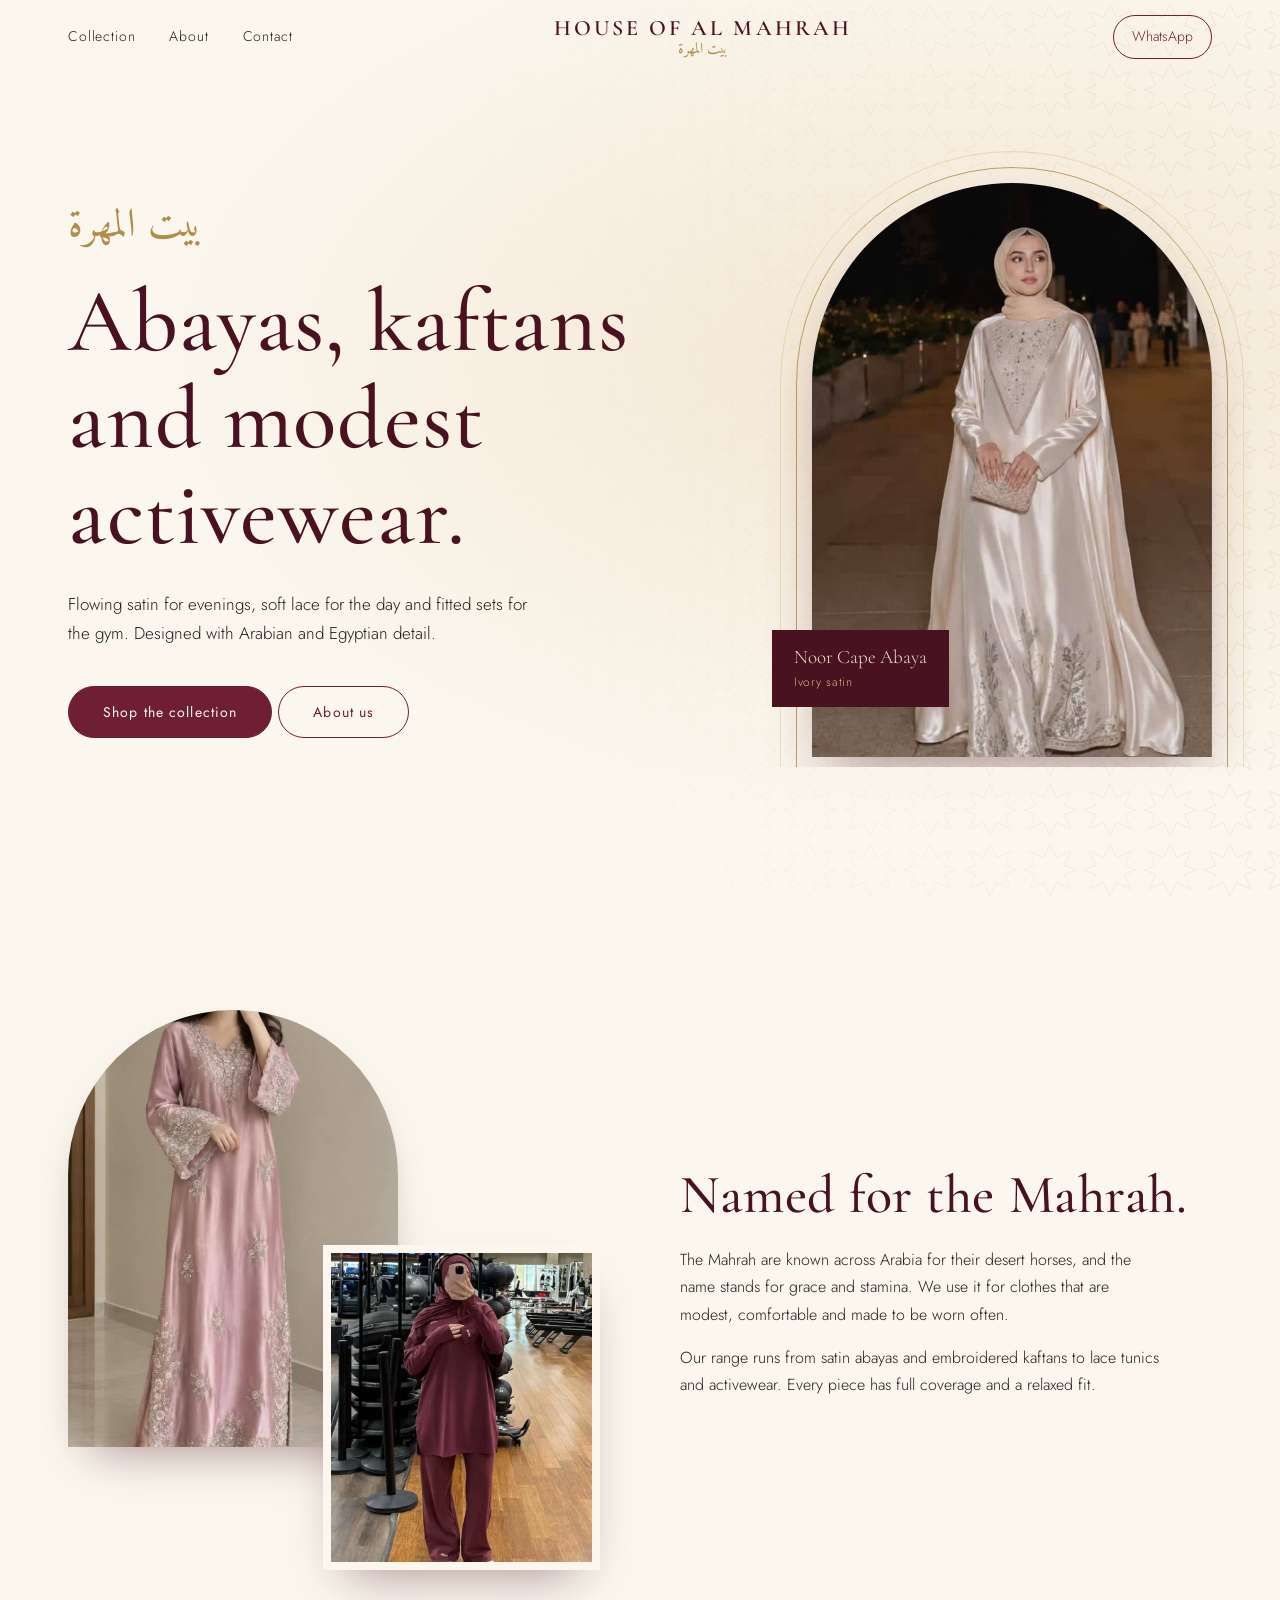
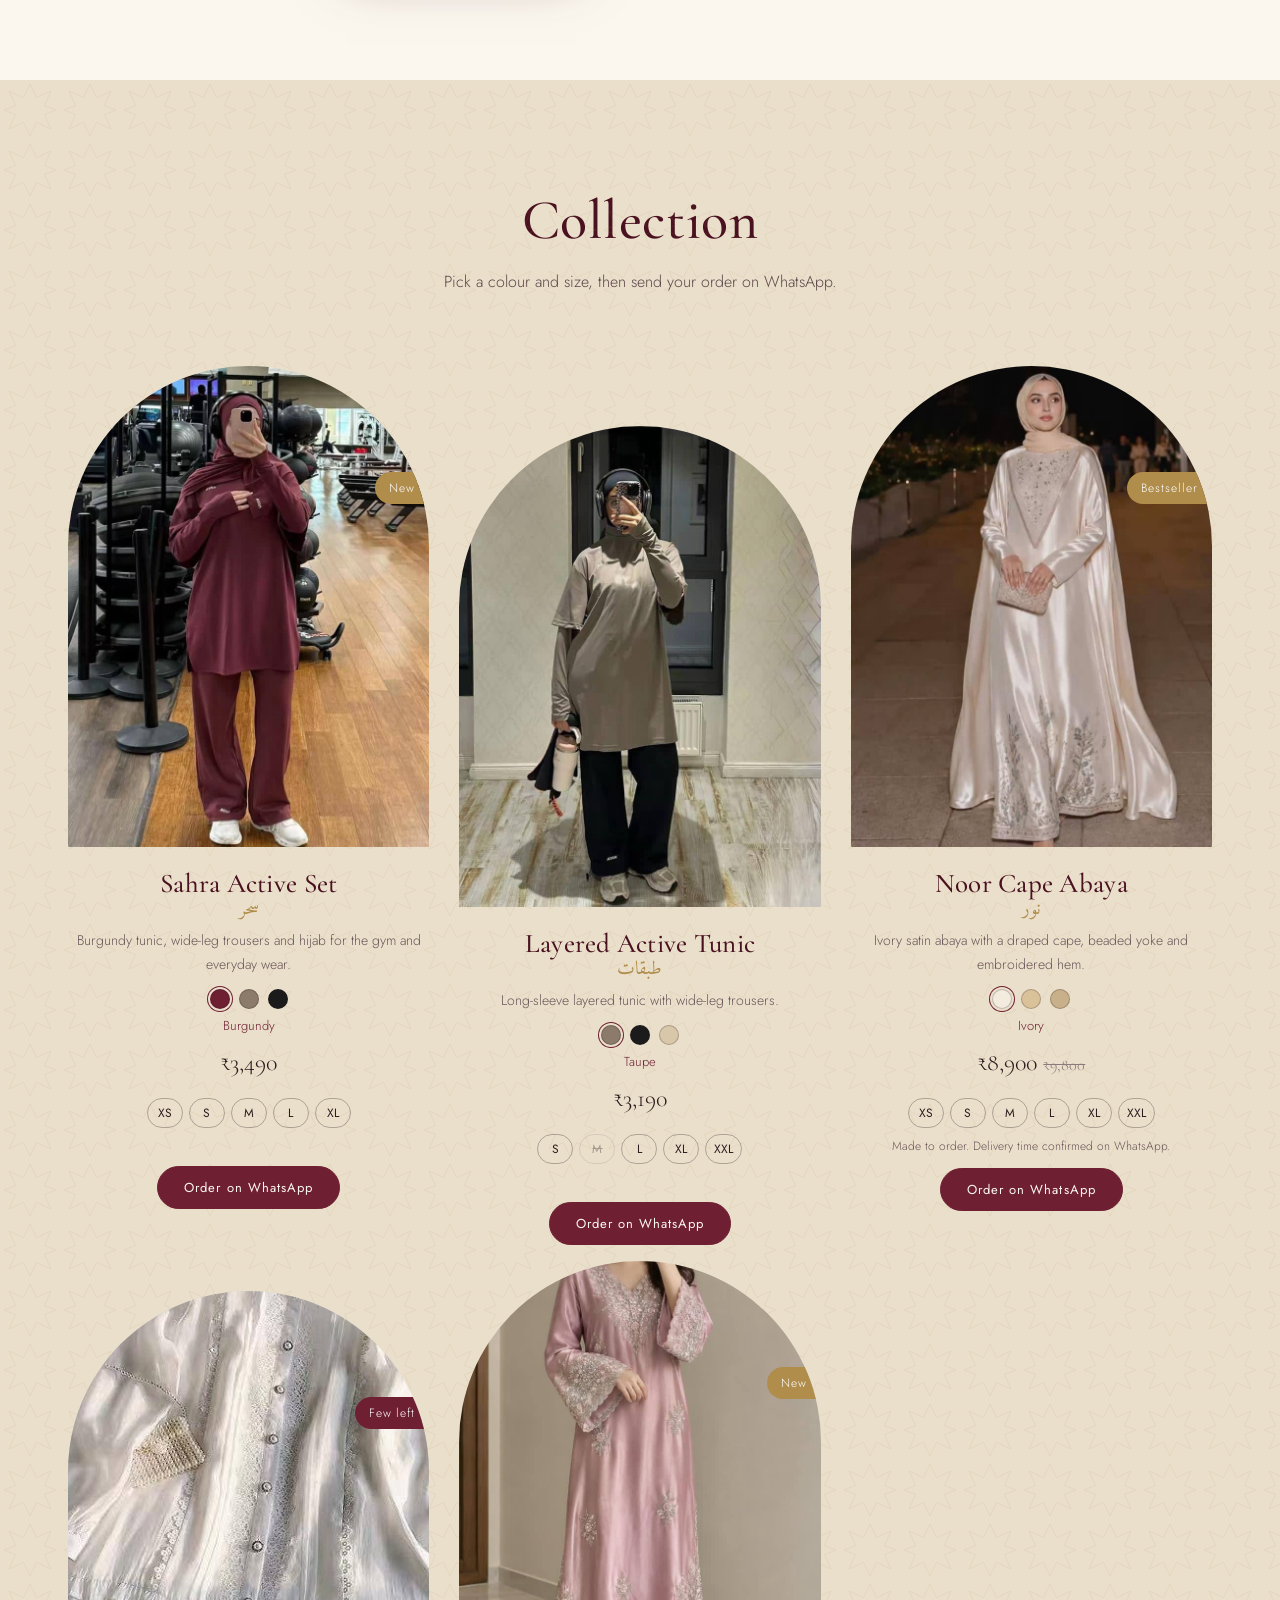
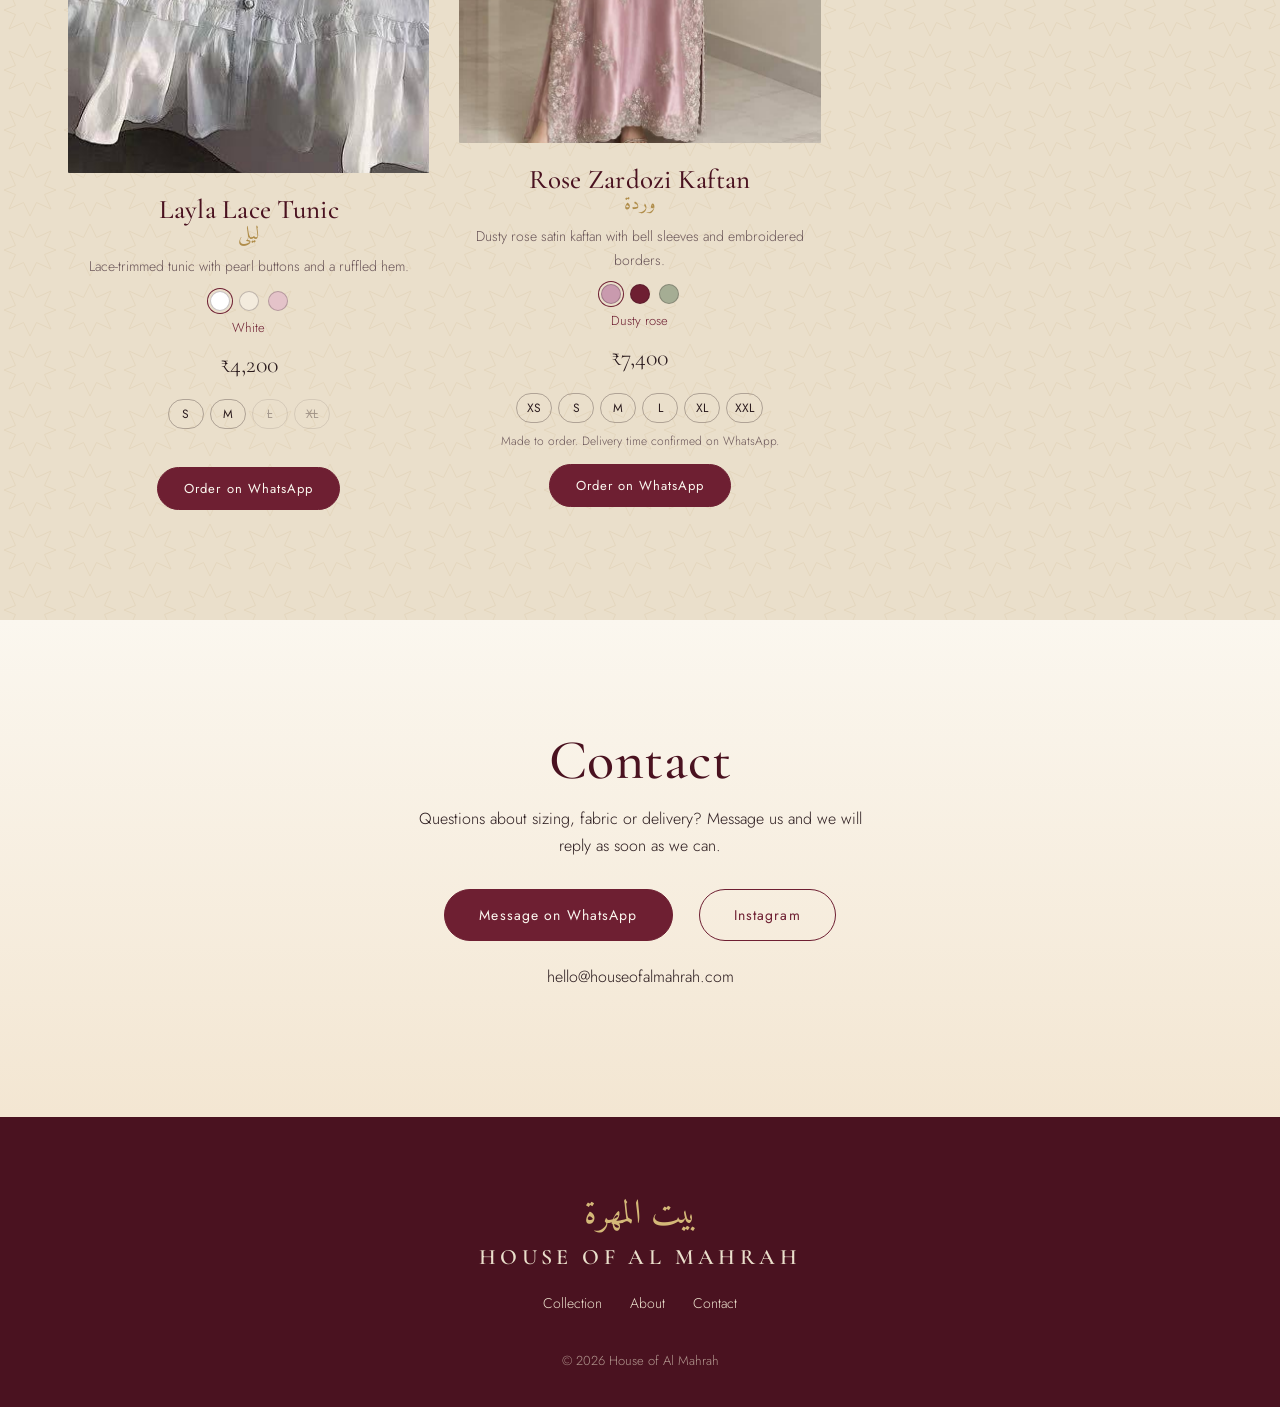
==== index.html @ 4cefae27 "Add files via upload" ====
<!DOCTYPE html>
<html lang="en">
<head>
<meta charset="utf-8">
<meta name="viewport" content="width=device-width, initial-scale=1, viewport-fit=cover">
<title>House of Al Mahrah | Abayas, kaftans and modest activewear</title>
<meta name="description" content="House of Al Mahrah makes abayas, kaftans, lace tunics and modest activewear. Order on WhatsApp.">
<link rel="icon" href="images/noor-cape-abaya.jpg">
<link rel="preconnect" href="https://fonts.googleapis.com">
<link rel="preconnect" href="https://fonts.gstatic.com" crossorigin>
<link href="https://fonts.googleapis.com/css2?family=Cormorant+Garamond:ital,wght@0,400;0,500;0,600;1,400&family=Jost:wght@300;400;500&family=Amiri:wght@400;700&display=swap" rel="stylesheet">
<link rel="stylesheet" href="css/style.css">
</head>
<body>
<header id="hd"><div class="wrap nav">
<ul><li><a href="#collection">Collection</a></li><li><a href="#about">About</a></li><li><a href="#contact">Contact</a></li></ul>
<a href="#top" class="logo"><b>HOUSE OF AL MAHRAH</b><span class="ar">بيت المهرة</span></a>
<a class="bag" data-wa target="_blank" rel="noopener">WhatsApp</a>
</div></header>

<main id="top">
<div class="hero"><div class="wrap">
<div>
<p class="arname in" style="animation-delay:.2s">بيت المهرة</p>
<h1 class="in" style="animation-delay:.35s">Abayas, kaftans and modest activewear.</h1>
<p class="lead in" style="animation-delay:.6s">Flowing satin for evenings, soft lace for the day and fitted sets for the gym. Designed with Arabian and Egyptian detail.</p>
<div class="in hero-btns" style="animation-delay:.8s"><a href="#collection" class="btn">Shop the collection</a><a href="#about" class="btn ghost">About us</a></div>
</div>
<div class="arch" id="arch"><div class="frame"><img src="images/noor-cape-abaya.jpg" alt="Noor Cape Abaya in ivory satin"></div>
<div class="tag">Noor Cape Abaya<small>Ivory satin</small></div></div>
</div></div>

<section class="story" id="about"><div class="wrap">
<div class="pair rv"><div class="a"><img src="images/rose-kaftan.jpg" alt="Rose Zardozi Kaftan" style="object-position:50% 25%"></div><div class="b"><img src="images/sahra-active-set.jpg" alt="Sahra Active Set in burgundy"></div></div>
<div class="rv" style="--d:.15s">
<h2>Named for the Mahrah.</h2>
<p>The Mahrah are known across Arabia for their desert horses, and the name stands for grace and stamina. We use it for clothes that are modest, comfortable and made to be worn often.</p>
<p>Our range runs from satin abayas and embroidered kaftans to lace tunics and activewear. Every piece has full coverage and a relaxed fit.</p>
</div></div></section>

<section class="shop" id="collection"><div class="wrap">
<div class="head rv"><h2>Collection</h2><p>Pick a colour and size, then send your order on WhatsApp.</p></div>
<div class="grid" id="grid"></div>
</div></section>

<section class="contact" id="contact"><div class="wrap rv">
<h2>Contact</h2>
<p style="max-width:460px;margin:0 auto">Questions about sizing, fabric or delivery? Message us and we will reply as soon as we can.</p>
<div class="links"><a class="btn" data-wa target="_blank" rel="noopener">Message on WhatsApp</a><a class="btn ghost" data-ig target="_blank" rel="noopener">Instagram</a></div>
<p style="margin-top:22px"><a data-mail></a></p>
</div></section>
</main>

<footer><div class="wrap">
<div class="ar">بيت المهرة</div><b>HOUSE OF AL MAHRAH</b>
<ul><li><a href="#collection">Collection</a></li><li><a href="#about">About</a></li><li><a href="#contact">Contact</a></li></ul>
<small>© 2026 House of Al Mahrah</small>
</div></footer>
<div class="toast" id="toast" role="status"></div>

<script src="data/products.js"></script>
<script src="js/main.js"></script>
</body>
</html>
---- css/style.css ----
:root{--wine:#4A1220;--burg:#6E1F32;--rose:#9A4A5C;--gold:#B08D4A;--gold2:#D4B878;--sand:#EADFCB;--ivory:#FBF7EF;--ink:#2A1A1D;--lapis:#1E4A57;
--serif:'Cormorant Garamond',Georgia,serif;--sans:'Jost',system-ui,sans-serif;--ar:'Amiri',serif;
--star:url("data:image/svg+xml,%3Csvg xmlns='http://www.w3.org/2000/svg' width='60' height='60' viewBox='0 0 60 60' fill='none' stroke='%23B08D4A' stroke-width='.8'%3E%3Cpath d='M30 4l6.5 13.5L51 11l-6.5 14.5L56 30l-11.500 4.500L51 49l-14.500-6.500L30 56l-6.500-13.500L9 49l6.500-14.500L4 30l11.500-4.500L9 11l14.500 6.500z'/%3E%3C/svg%3E");
color-scheme:light;box-sizing:border-box;padding-top:env(safe-area-inset-top,0px);padding-bottom:env(safe-area-inset-bottom,0px)}
html{scroll-behavior:smooth;scroll-padding-top:calc(80px + env(safe-area-inset-top,0px))}
*,*::before,*::after{box-sizing:inherit}
body{margin:0;background:var(--ivory);color:var(--ink);font-family:var(--sans);font-weight:300;line-height:1.7;-webkit-font-smoothing:antialiased;overflow-x:hidden}
img{display:block;max-width:100%}
a{color:inherit;text-decoration:none}
h1,h2,h3{font-family:var(--serif);font-weight:500;line-height:1.08;margin:0;letter-spacing:.01em}
:focus-visible{outline:2px solid var(--gold);outline-offset:3px}
.wrap{max-width:1200px;margin:0 auto;padding:0 28px}
.ar{font-family:var(--ar)}

/* nav */
header{position:fixed;top:0;left:0;right:0;z-index:50;padding-top:env(safe-area-inset-top,0px);transition:background .5s,box-shadow .5s}
header.solid{background:rgba(251,247,239,.94);backdrop-filter:blur(10px);box-shadow:0 1px 0 rgba(176,141,74,.35)}
.nav{display:flex;align-items:center;justify-content:space-between;height:74px}
.logo{display:flex;flex-direction:column;line-height:1;text-align:center}
.logo b{font-family:var(--serif);font-weight:600;font-size:22px;letter-spacing:.14em;color:var(--wine)}
.logo span{font-family:var(--ar);font-size:15px;color:var(--gold);margin-top:3px}
.nav ul{display:flex;gap:34px;list-style:none;margin:0;padding:0;font-size:14px;letter-spacing:.06em}
.nav ul a{position:relative;padding:4px 0}
.nav ul a::after{content:"";position:absolute;left:0;bottom:0;height:1px;width:100%;background:var(--gold);transform:scaleX(0);transform-origin:left;transition:transform .4s}
.nav ul a:hover::after{transform:scaleX(1)}
.bag{border:1px solid var(--burg);background:none;color:var(--burg);font:inherit;font-size:14px;padding:9px 18px;border-radius:40px;cursor:pointer;transition:.3s}
.bag:hover{background:var(--burg);color:var(--ivory)}
.bag i{font-style:normal;margin-left:6px;display:inline-block;min-width:20px;height:20px;line-height:20px;text-align:center;border-radius:50%;background:var(--gold);color:#fff;font-size:12px}

/* hero */
.hero{position:relative;min-height:100vh;min-height:100svh;display:grid;align-items:center;padding:110px 0 70px;background:radial-gradient(ellipse at 75% 40%,#F3E6D2 0,var(--ivory) 62%);overflow:hidden}
.hero::before{content:"";position:absolute;inset:0;background:var(--star);opacity:.18;-webkit-mask:linear-gradient(90deg,transparent 35%,#000);mask:linear-gradient(90deg,transparent 35%,#000)}
.hero .wrap{position:relative;display:grid;grid-template-columns:1.1fr .9fr;gap:60px;align-items:center}
.hero h1{font-size:clamp(46px,7vw,92px);color:var(--wine)}
.hero h1 em{font-style:italic;color:var(--burg)}
.hero .arname{font-family:var(--ar);font-size:clamp(26px,3.4vw,40px);color:var(--gold);margin:0 0 14px}
.hero p.lead{max-width:460px;font-size:17px;margin:26px 0 38px}
.btn{display:inline-block;font:400 14px var(--sans);letter-spacing:.08em;padding:15px 34px;border-radius:50px;background:var(--burg);color:var(--ivory);border:1px solid var(--burg);cursor:pointer;transition:.35s}
.btn:hover{background:var(--wine);transform:translateY(-2px)}
.btn.ghost{background:none;color:var(--burg);margin-left:12px}
.btn.ghost:hover{background:var(--burg);color:var(--ivory)}
.arch{position:relative;width:min(400px,100%);margin-left:auto;aspect-ratio:3/4.3}
.arch .frame{position:absolute;inset:0;border-radius:999px 999px 0 0;overflow:hidden;box-shadow:0 30px 60px -20px rgba(74,18,32,.45)}
.arch .frame img{width:100%;height:112%;object-fit:cover;object-position:50% 20%;will-change:transform}
.arch::before{content:"";position:absolute;inset:-16px;border:1px solid var(--gold);border-radius:999px 999px 0 0;opacity:.8}
.arch::after{content:"";position:absolute;inset:-32px;border:1px solid var(--gold2);border-radius:999px 999px 0 0;opacity:.4}
.tag{position:absolute;left:-40px;bottom:50px;background:var(--wine);color:var(--sand);padding:16px 22px;font-family:var(--serif);font-size:19px;line-height:1.2;z-index:2}
.tag small{display:block;font:300 12px var(--sans);letter-spacing:.06em;color:var(--gold2);margin-top:4px}
/* load sequence */
.in{opacity:0;transform:translateY(26px);animation:up 1.1s cubic-bezier(.2,.7,.2,1) forwards}
@keyframes up{to{opacity:1;transform:none}}
.arch{clip-path:inset(100% 0 0 0);animation:rise 1.6s .2s cubic-bezier(.7,0,.2,1) forwards}
@keyframes rise{to{clip-path:inset(-40px -60px -10px -60px)}}

/* marquee */

/* sections */
section{padding:110px 0}
.head{text-align:center;max-width:640px;margin:0 auto 70px}
.head h2{font-size:clamp(34px,4.6vw,56px);color:var(--wine)}
.head p{margin:18px 0 0;color:#5b4549}
.rv{opacity:0;transform:translateY(34px);transition:opacity 1s,transform 1s cubic-bezier(.2,.7,.2,1);transition-delay:var(--d,0s)}
.rv.on{opacity:1;transform:none}

/* story */
.story .wrap{display:grid;grid-template-columns:1fr 1fr;gap:80px;align-items:center}
.pair{position:relative;height:560px}
.pair .a,.pair .b{position:absolute;overflow:hidden;box-shadow:0 24px 50px -24px rgba(74,18,32,.5)}
.pair .a{left:0;top:0;width:62%;height:78%;border-radius:999px 999px 0 0}
.pair .b{right:0;bottom:0;width:52%;height:58%;border:8px solid var(--ivory)}
.pair img{width:100%;height:100%;object-fit:cover}
.story h2{font-size:clamp(34px,4.4vw,54px);color:var(--wine);margin-bottom:22px}
.story p{max-width:480px}
.vals{display:grid;grid-template-columns:repeat(3,1fr);gap:22px;margin-top:38px;border-top:1px solid rgba(176,141,74,.5);padding-top:28px}
.vals h3{font-size:22px;color:var(--burg);margin-bottom:4px}
.vals p{font-size:14px;line-height:1.55;margin:0}

/* products */
.shop{background:var(--sand);position:relative}
.shop::before{content:"";position:absolute;inset:0;background:var(--star);opacity:.14;pointer-events:none}
.grid{position:relative;display:grid;grid-template-columns:repeat(3,1fr);gap:46px 30px}
.card:nth-child(2){margin-top:60px}.card:nth-child(5){margin-top:-30px}
.ph{position:relative;aspect-ratio:3/4;overflow:hidden;border-radius:999px 999px 6px 6px;background:#ddd}
.ph img{width:100%;height:100%;object-fit:cover;transition:transform 1.2s cubic-bezier(.2,.7,.2,1)}
.card:hover .ph img{transform:scale(1.06)}
.ph.crop img{transform:scale(1.42);transform-origin:50% 92%}
.card:hover .ph.crop img{transform:scale(1.5)}
.badge{position:absolute;top:22%;right:0;background:var(--gold);color:#fff;font-size:12px;letter-spacing:.08em;padding:6px 14px;border-radius:30px 0 0 30px;z-index:2}
.info{padding:22px 6px 0;text-align:center}
.info h3{font-size:27px;color:var(--wine)}
.info .ar{color:var(--gold);font-size:19px;line-height:1.2}
.info .meta{font-size:14px;color:#6a5558;margin:8px 0 12px}
.sw{display:flex;justify-content:center;gap:9px;margin-bottom:6px}
.sw button{width:20px;height:20px;border-radius:50%;border:1px solid rgba(42,26,29,.25);cursor:pointer;padding:0;background:var(--c);transition:transform .25s,box-shadow .25s}
.sw button:hover{transform:scale(1.15)}
.sw button[aria-pressed=true]{box-shadow:0 0 0 2px var(--sand),0 0 0 3px var(--burg)}
.cn{font-size:13px;color:var(--burg);min-height:22px;margin-bottom:6px}
.price{font-family:var(--serif);font-size:24px;color:var(--ink);margin-bottom:14px}
.price s{font-size:16px;color:#8d7a7c;margin-left:6px}
.sizes{font-size:12px;letter-spacing:.08em;color:#6a5558;margin-bottom:16px}
.card .btn{padding:11px 26px;font-size:13px}

/* feature */
.feat{background:var(--wine);color:var(--sand);position:relative;overflow:hidden}
.feat::before{content:"";position:absolute;inset:0;background:var(--star);opacity:.1}
.feat .wrap{position:relative;display:grid;grid-template-columns:.9fr 1.1fr;gap:80px;align-items:center}
.feat .ph{border-radius:999px 999px 0 0;aspect-ratio:3/4.2;box-shadow:0 0 0 10px var(--wine),0 0 0 11px var(--gold)}
.feat h2{font-size:clamp(34px,4.6vw,58px);color:var(--ivory);margin-bottom:20px}
.feat p{max-width:500px;color:#dccdb8}
.spec{list-style:none;margin:34px 0;padding:0;display:grid;grid-template-columns:1fr 1fr;gap:0 40px}
.spec li{padding:14px 0;border-bottom:1px solid rgba(212,184,120,.35);font-size:15px}
.spec b{display:block;font:500 italic 19px var(--serif);color:var(--gold2)}
.feat .btn{background:var(--gold);border-color:var(--gold);color:var(--wine)}
.feat .btn:hover{background:var(--gold2)}

/* craft */

/* contact */
.contact{background:linear-gradient(180deg,var(--ivory),#F3E6D2);text-align:center}
.contact h2{font-size:clamp(34px,4.6vw,56px);color:var(--wine);margin-bottom:14px}
form{display:flex;gap:10px;max-width:520px;margin:34px auto 0;flex-wrap:wrap;justify-content:center}
input{flex:1 1 260px;font:300 15px var(--sans);padding:15px 24px;border:1px solid var(--gold);border-radius:50px;background:#fff;color:var(--ink)}
footer{background:var(--wine);color:var(--sand);padding:70px 0 34px;text-align:center}
footer .ar{font-size:34px;color:var(--gold2)}
footer b{display:block;font:600 22px var(--serif);letter-spacing:.2em;margin-bottom:22px}
footer ul{display:flex;justify-content:center;gap:28px;list-style:none;padding:0;margin:0 0 30px;font-size:14px;flex-wrap:wrap}
footer small{opacity:.65;font-size:13px}
.toast{position:fixed;left:50%;bottom:calc(28px + env(safe-area-inset-bottom,0px));transform:translate(-50%,30px);background:var(--wine);color:var(--ivory);padding:14px 26px;border-radius:50px;border:1px solid var(--gold);font-size:14px;opacity:0;pointer-events:none;transition:.5s cubic-bezier(.2,.7,.2,1);z-index:60}
.toast.show{opacity:1;transform:translate(-50%,0)}

@media(max-width:900px){
.nav ul{display:none}
.hero .wrap,.story .wrap,.feat .wrap{grid-template-columns:1fr;gap:56px}
.arch{margin:0 auto}.tag{left:-10px}
.grid{grid-template-columns:repeat(2,1fr)}.card:nth-child(n){margin-top:0}
.pair{height:460px}section{padding:80px 0}}
@media(max-width:560px){.grid{grid-template-columns:1fr}.vals{grid-template-columns:1fr}.btn.ghost{margin:12px 0 0}.spec{grid-template-columns:1fr}}
@media(prefers-reduced-motion:reduce){*{animation:none!important;transition:none!important}.in,.rv{opacity:1;transform:none}.arch{clip-path:none}}

/* stock + sizes */
.sizes{display:flex;justify-content:center;flex-wrap:wrap;gap:6px;margin:6px 0 16px;font-size:0;letter-spacing:0}
.sizes button{font:400 12px var(--sans);min-width:36px;height:30px;padding:0 8px;border:1px solid rgba(42,26,29,.3);background:none;border-radius:30px;cursor:pointer;color:var(--ink);transition:.25s}
.sizes button:hover:not(:disabled){border-color:var(--burg)}
.sizes button[aria-pressed=true]{background:var(--burg);color:var(--ivory);border-color:var(--burg)}
.sizes button:disabled{opacity:.35;text-decoration:line-through;cursor:not-allowed}
.badge.low{background:var(--burg)}.badge.sold{background:#6a5558}
.card.soldout .ph img{filter:grayscale(.85) opacity(.75)}
.btn:disabled{background:#b9aaa0;border-color:#b9aaa0;cursor:not-allowed;transform:none}
.note{font-size:12px;color:#6a5558;min-height:18px;margin:-8px 0 12px}
.contact .links{display:flex;gap:14px;justify-content:center;flex-wrap:wrap;margin-top:30px}
.hero-btns .btn{margin:0 6px 10px 0}
.arch img{display:block}
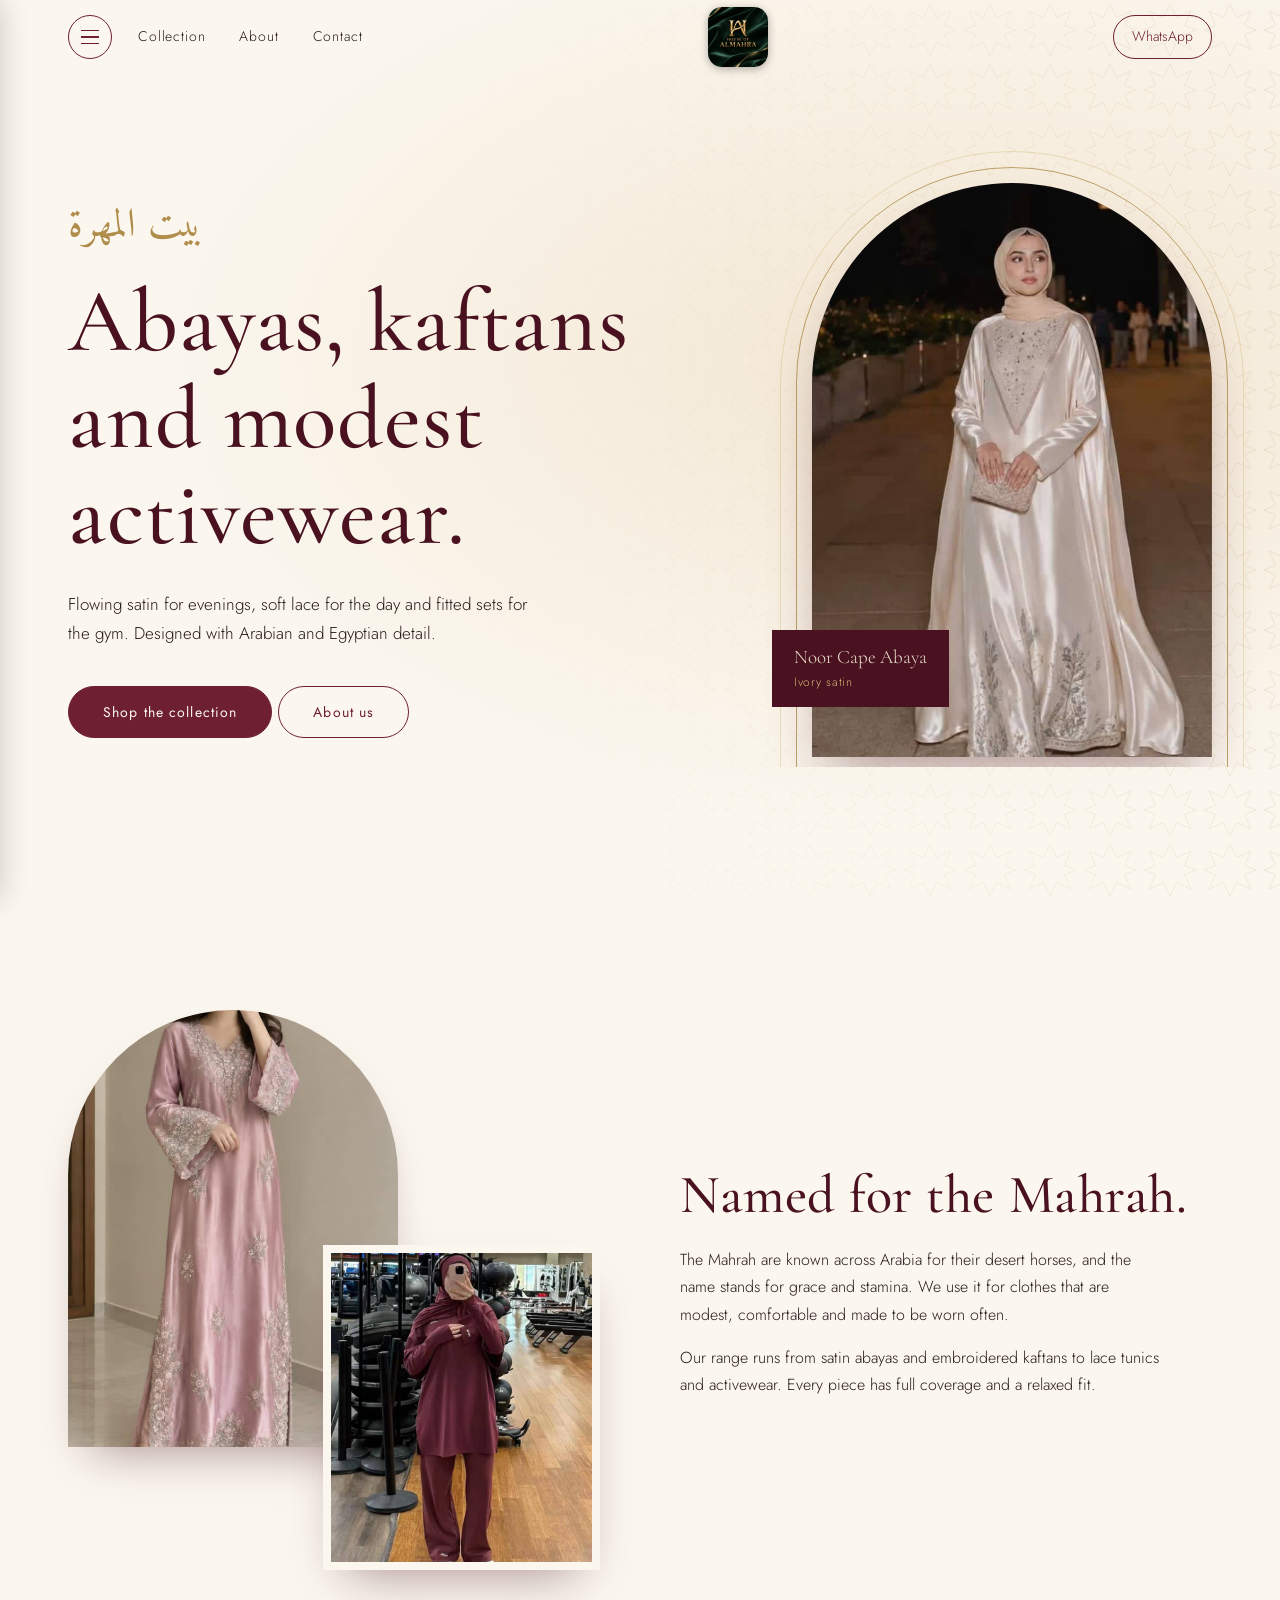
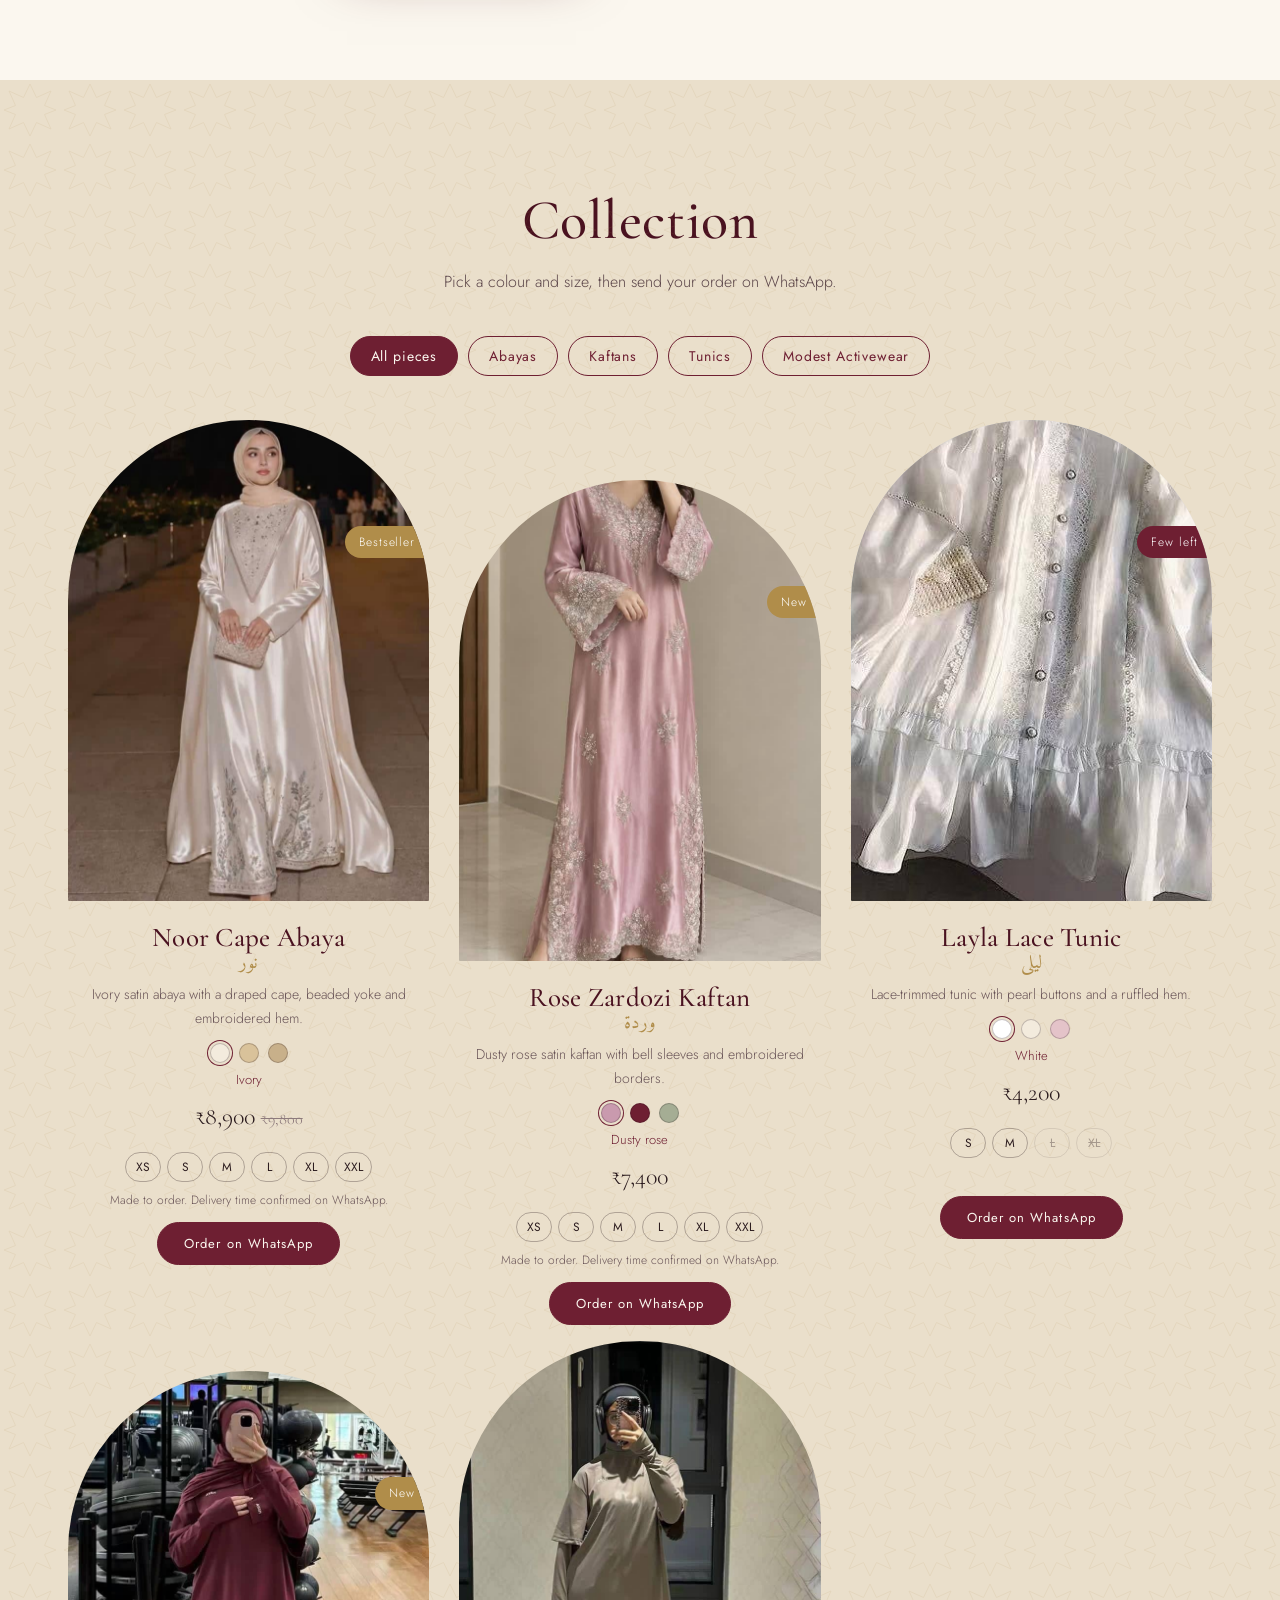
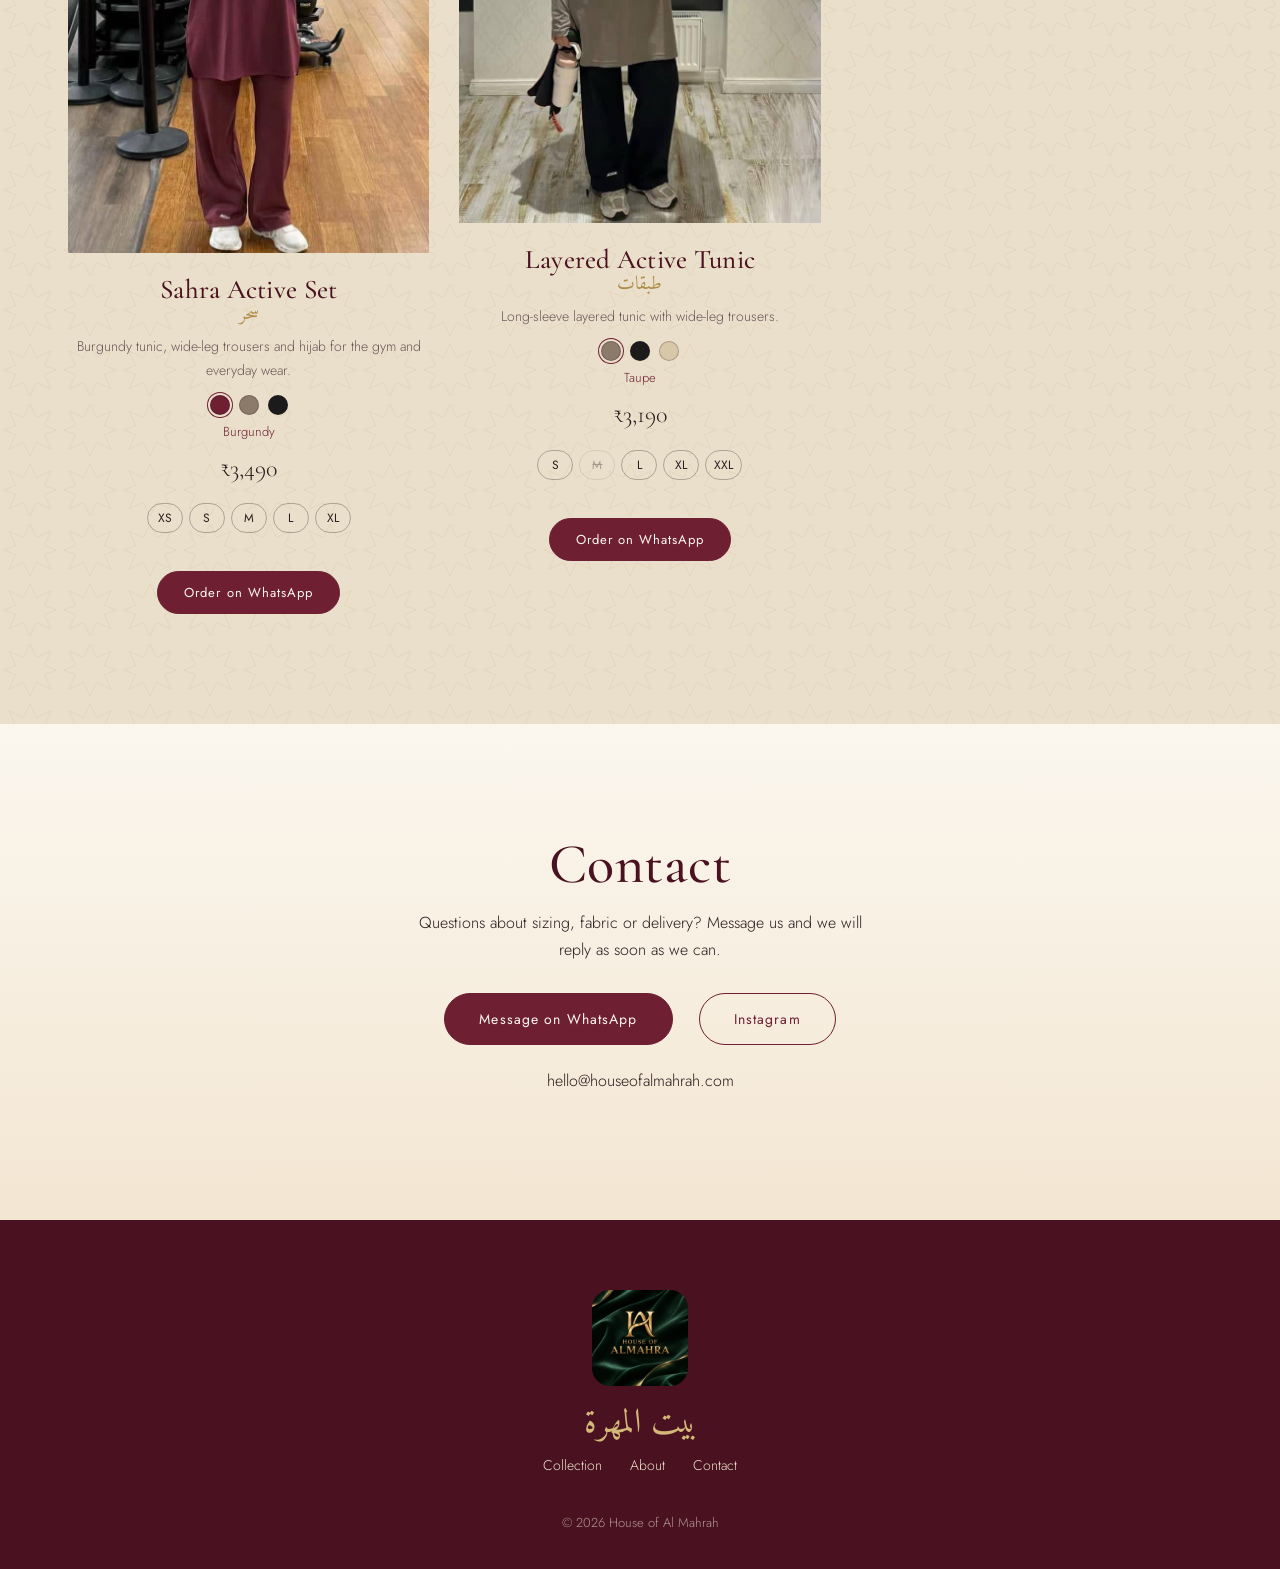
==== commit 0f4dbce2: "Add files via upload" ====
--- a/index.html
+++ b/index.html
@@ -5,7 +5,8 @@
 <meta name="viewport" content="width=device-width, initial-scale=1, viewport-fit=cover">
 <title>House of Al Mahrah | Abayas, kaftans and modest activewear</title>
 <meta name="description" content="House of Al Mahrah makes abayas, kaftans, lace tunics and modest activewear. Order on WhatsApp.">
-<link rel="icon" href="images/noor-cape-abaya.jpg">
+<link rel="icon" type="image/png" href="images/favicon.png">
+<link rel="apple-touch-icon" href="images/logo.jpg">
 <link rel="preconnect" href="https://fonts.googleapis.com">
 <link rel="preconnect" href="https://fonts.gstatic.com" crossorigin>
 <link href="https://fonts.googleapis.com/css2?family=Cormorant+Garamond:ital,wght@0,400;0,500;0,600;1,400&family=Jost:wght@300;400;500&family=Amiri:wght@400;700&display=swap" rel="stylesheet">
@@ -13,10 +14,19 @@
 </head>
 <body>
 <header id="hd"><div class="wrap nav">
-<ul><li><a href="#collection">Collection</a></li><li><a href="#about">About</a></li><li><a href="#contact">Contact</a></li></ul>
-<a href="#top" class="logo"><b>HOUSE OF AL MAHRAH</b><span class="ar">بيت المهرة</span></a>
+<div class="navl"><button type="button" class="burger" id="burger" aria-label="Open menu" aria-expanded="false" aria-controls="drawer"><span></span><span></span><span></span></button>
+<ul><li><a href="#collection">Collection</a></li><li><a href="#about">About</a></li><li><a href="#contact">Contact</a></li></ul></div>
+<a href="#top" class="logo" aria-label="House of Almahra"><img src="images/logo.jpg" alt="House of Almahra" width="60" height="60"></a>
 <a class="bag" data-wa target="_blank" rel="noopener">WhatsApp</a>
 </div></header>
+<div class="scrim" id="scrim"></div>
+<aside class="drawer" id="drawer" aria-hidden="true" aria-label="Menu">
+<div class="dh"><span class="ar">بيت المهرة</span><button type="button" class="x" id="closeMenu" aria-label="Close menu">&times;</button></div>
+<p class="dl">Shop by category</p>
+<ul id="catMenu"></ul>
+<p class="dl">House</p>
+<ul class="dm"><li><a href="#about">About</a></li><li><a href="#contact">Contact</a></li></ul>
+</aside>
 
 <main id="top">
 <div class="hero"><div class="wrap">
@@ -40,7 +50,9 @@
 
 <section class="shop" id="collection"><div class="wrap">
 <div class="head rv"><h2>Collection</h2><p>Pick a colour and size, then send your order on WhatsApp.</p></div>
+<div class="chips" id="chips"></div>
 <div class="grid" id="grid"></div>
+<p class="empty" id="empty" hidden>No pieces in this category yet.</p>
 </div></section>
 
 <section class="contact" id="contact"><div class="wrap rv">
@@ -52,7 +64,7 @@
 </main>
 
 <footer><div class="wrap">
-<div class="ar">بيت المهرة</div><b>HOUSE OF AL MAHRAH</b>
+<img class="flogo" src="images/logo.jpg" alt="House of Almahra" width="96" height="96"><div class="ar">بيت المهرة</div>
 <ul><li><a href="#collection">Collection</a></li><li><a href="#about">About</a></li><li><a href="#contact">Contact</a></li></ul>
 <small>© 2026 House of Al Mahrah</small>
 </div></footer>
--- a/css/style.css
+++ b/css/style.css
@@ -151,3 +151,33 @@
 .contact .links{display:flex;gap:14px;justify-content:center;flex-wrap:wrap;margin-top:30px}
 .hero-btns .btn{margin:0 6px 10px 0}
 .arch img{display:block}
+
+/* logo image */
+.logo img{height:60px;width:60px;border-radius:14px;object-fit:cover;box-shadow:0 2px 8px rgba(0,0,0,.3)}
+.flogo{height:96px;width:96px;border-radius:18px;object-fit:cover;margin:0 auto 10px}
+@media(max-width:600px){.logo img{height:50px;width:50px}}
+
+/* hamburger + category drawer */
+.navl{display:flex;align-items:center;gap:26px}
+.burger{width:44px;height:44px;border:1px solid var(--burg);border-radius:50%;background:none;cursor:pointer;display:flex;flex-direction:column;align-items:center;justify-content:center;gap:5px;padding:0;transition:.3s}
+.burger span{display:block;width:18px;height:1.5px;background:var(--burg);transition:.3s}
+.burger:hover{background:var(--burg)}.burger:hover span{background:var(--ivory)}
+.scrim{position:fixed;inset:0;background:rgba(42,26,29,.55);opacity:0;pointer-events:none;transition:opacity .35s;z-index:60}
+.scrim.show{opacity:1;pointer-events:auto}
+.drawer{position:fixed;top:0;left:0;bottom:0;width:min(86vw,340px);background:var(--ivory);z-index:70;transform:translateX(-102%);transition:transform .4s cubic-bezier(.2,.7,.2,1);padding:calc(22px + env(safe-area-inset-top,0px)) 28px calc(28px + env(safe-area-inset-bottom,0px));overflow-y:auto;box-shadow:6px 0 30px rgba(0,0,0,.2)}
+.drawer.open{transform:none}
+.dh{display:flex;align-items:center;justify-content:space-between;margin-bottom:26px}
+.dh .ar{font-size:30px;color:var(--gold)}
+.x{width:40px;height:40px;border:1px solid var(--gold);border-radius:50%;background:none;color:var(--wine);font-size:24px;line-height:1;cursor:pointer}
+.dl{font-size:12px;letter-spacing:.22em;text-transform:uppercase;color:var(--gold);margin:22px 0 8px}
+.drawer ul{list-style:none;margin:0;padding:0}
+.drawer li a,.drawer li button{display:flex;align-items:baseline;justify-content:space-between;width:100%;background:none;border:0;border-bottom:1px solid rgba(176,141,74,.3);padding:14px 2px;font:500 22px var(--serif);color:var(--wine);cursor:pointer;text-align:left}
+.drawer li button[aria-current="true"]{color:var(--gold)}
+.drawer li small{font:300 13px var(--sans);color:#7a6468;display:flex;gap:10px;align-items:baseline}
+.drawer li small .ar{font-size:16px;color:var(--gold)}
+.chips{position:relative;display:flex;flex-wrap:wrap;gap:10px;justify-content:center;margin:-30px 0 44px}
+.chips button{font:400 14px var(--sans);letter-spacing:.06em;padding:9px 20px;border-radius:40px;border:1px solid var(--burg);background:none;color:var(--burg);cursor:pointer;transition:.3s}
+.chips button[aria-pressed="true"],.chips button:hover{background:var(--burg);color:var(--ivory)}
+.empty{position:relative;text-align:center;color:#5b4549}
+body.lock{overflow:hidden}
+@media(max-width:900px){.navl{gap:0}.chips{flex-wrap:nowrap;overflow-x:auto;justify-content:flex-start;margin:-30px -28px 36px;padding:0 28px 6px;scrollbar-width:none}.chips button{flex:none}}
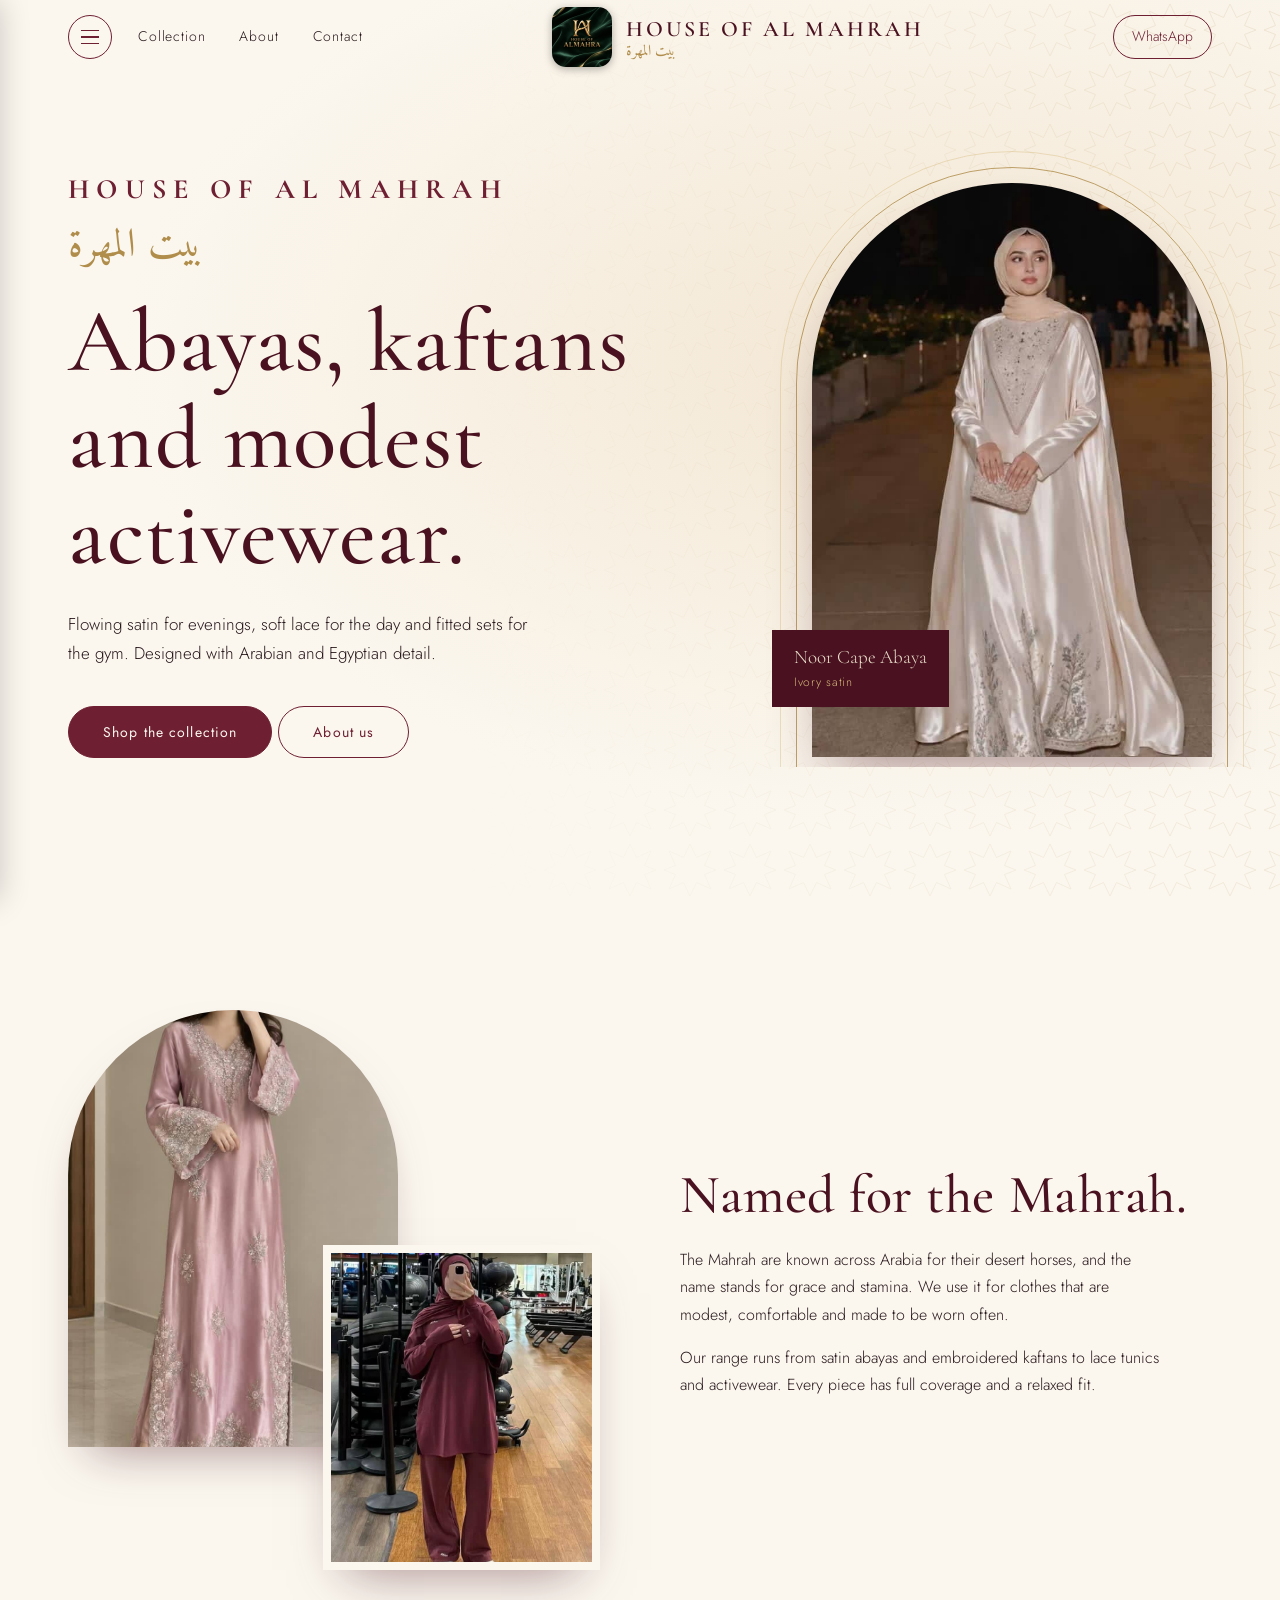
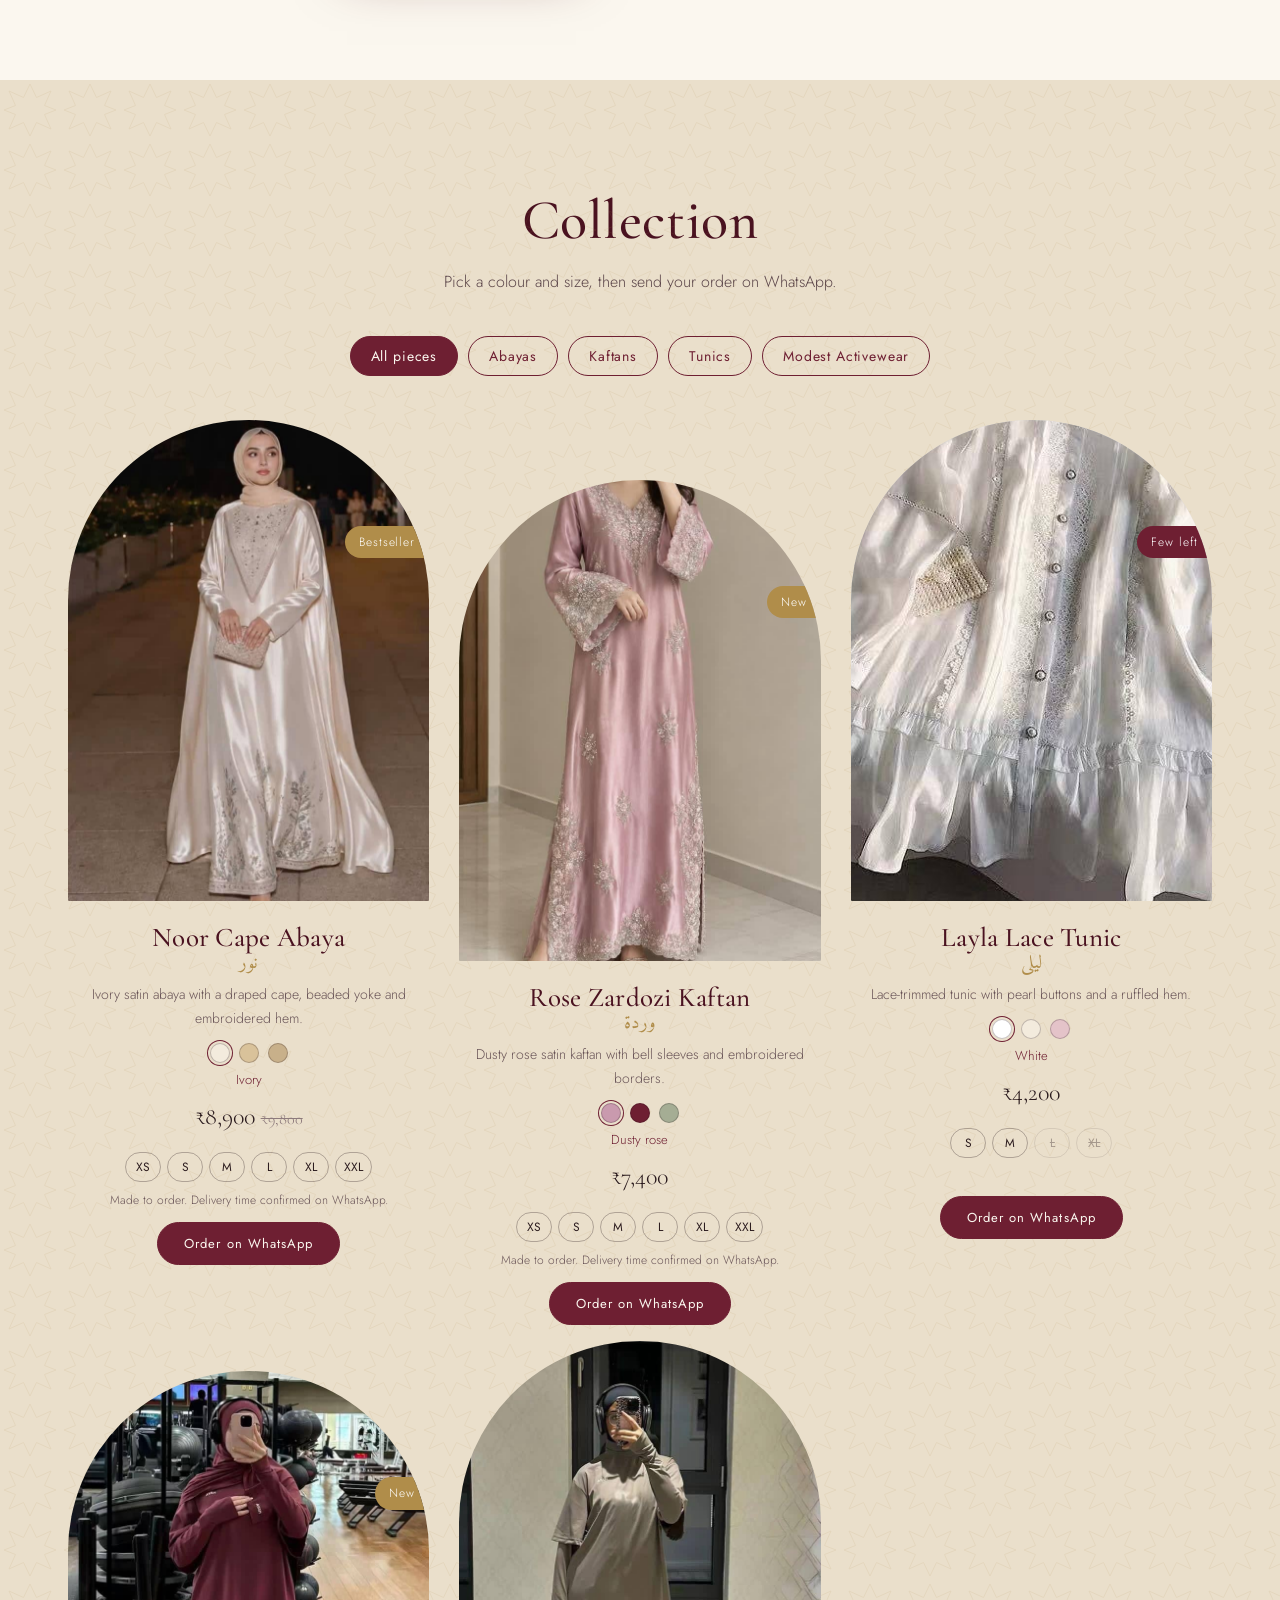
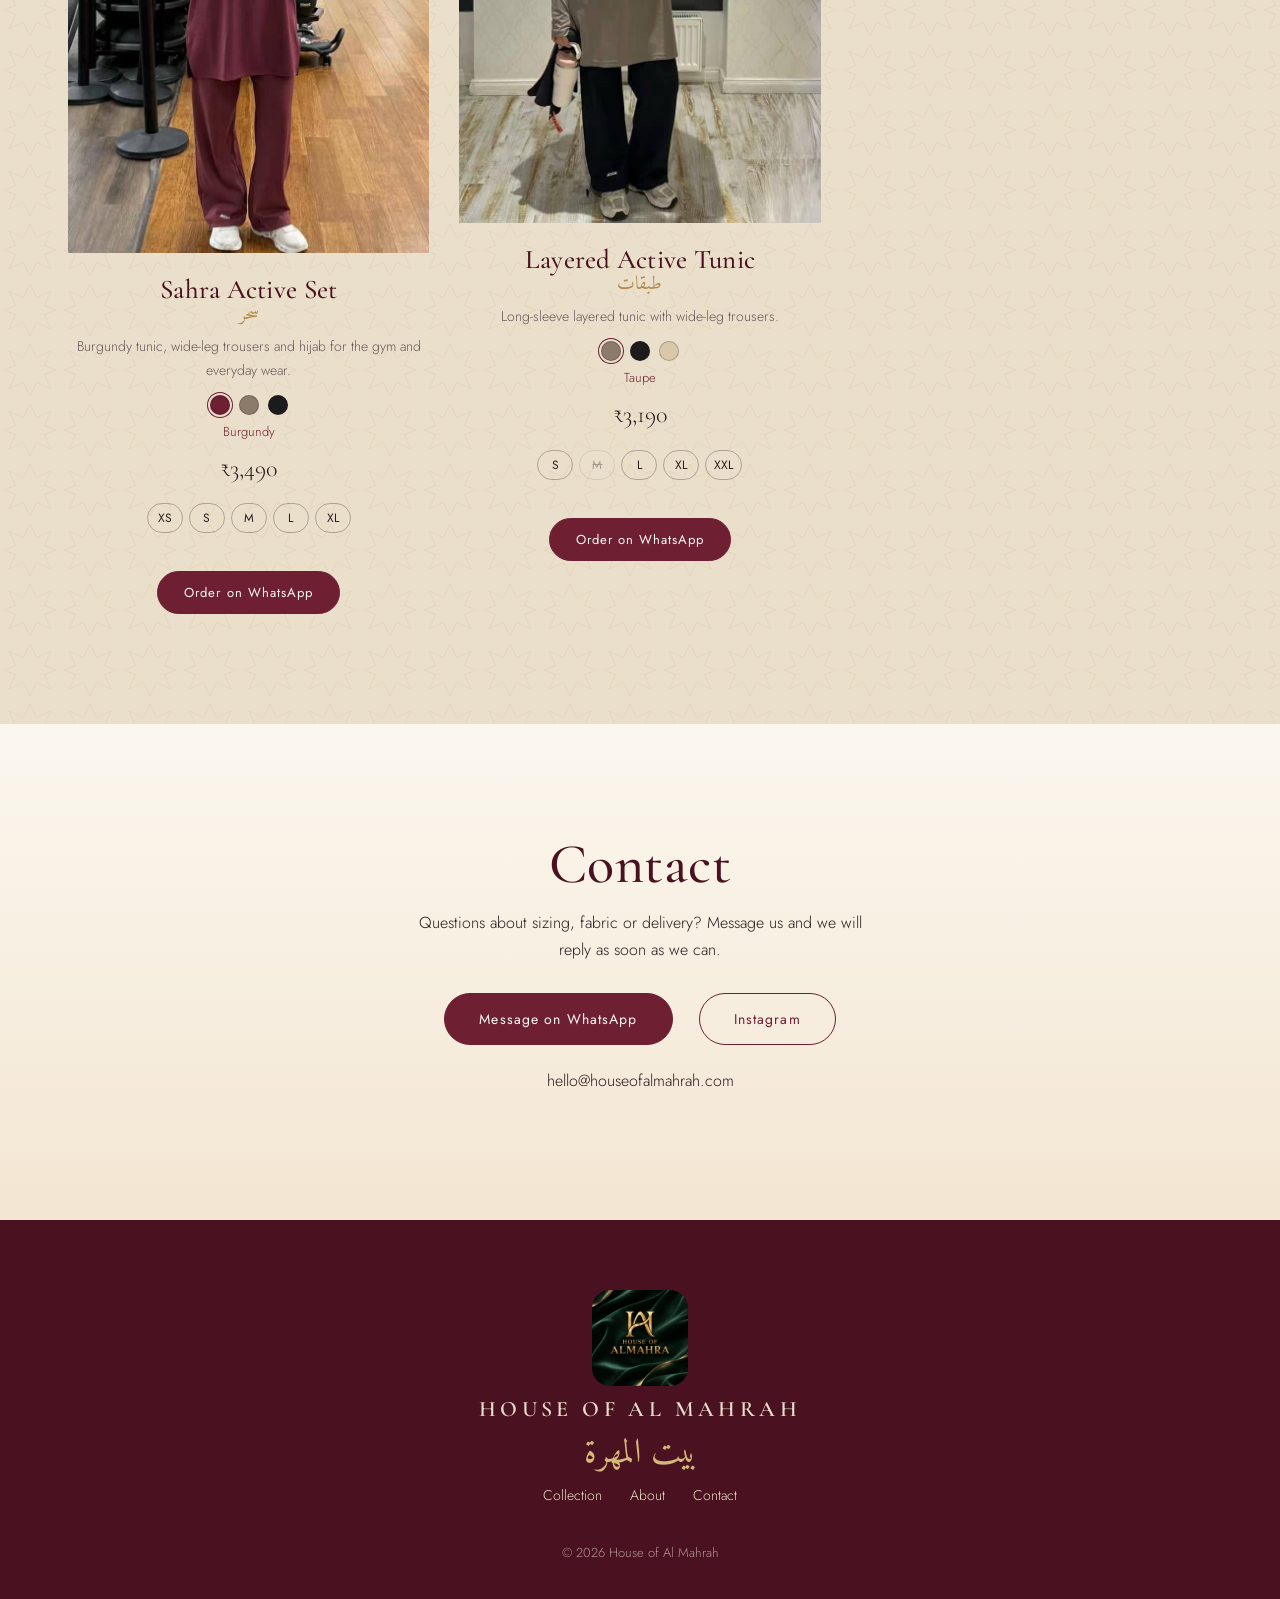
==== commit 5a7a50b9: "Add files via upload" ====
--- a/index.html
+++ b/index.html
@@ -16,7 +16,7 @@
 <header id="hd"><div class="wrap nav">
 <div class="navl"><button type="button" class="burger" id="burger" aria-label="Open menu" aria-expanded="false" aria-controls="drawer"><span></span><span></span><span></span></button>
 <ul><li><a href="#collection">Collection</a></li><li><a href="#about">About</a></li><li><a href="#contact">Contact</a></li></ul></div>
-<a href="#top" class="logo" aria-label="House of Almahra"><img src="images/logo.jpg" alt="House of Almahra" width="60" height="60"></a>
+<a href="#top" class="logo" aria-label="House of Al Mahrah"><img src="images/logo.jpg" alt="" width="60" height="60"><span class="lt"><b>HOUSE OF AL MAHRAH</b><span class="ar">بيت المهرة</span></span></a>
 <a class="bag" data-wa target="_blank" rel="noopener">WhatsApp</a>
 </div></header>
 <div class="scrim" id="scrim"></div>
@@ -31,6 +31,7 @@
 <main id="top">
 <div class="hero"><div class="wrap">
 <div>
+<p class="eng in" style="animation-delay:.1s">HOUSE OF AL MAHRAH</p>
 <p class="arname in" style="animation-delay:.2s">بيت المهرة</p>
 <h1 class="in" style="animation-delay:.35s">Abayas, kaftans and modest activewear.</h1>
 <p class="lead in" style="animation-delay:.6s">Flowing satin for evenings, soft lace for the day and fitted sets for the gym. Designed with Arabian and Egyptian detail.</p>
@@ -64,7 +65,7 @@
 </main>
 
 <footer><div class="wrap">
-<img class="flogo" src="images/logo.jpg" alt="House of Almahra" width="96" height="96"><div class="ar">بيت المهرة</div>
+<img class="flogo" src="images/logo.jpg" alt="House of Almahra" width="96" height="96"><b class="fname">HOUSE OF AL MAHRAH</b><div class="ar">بيت المهرة</div>
 <ul><li><a href="#collection">Collection</a></li><li><a href="#about">About</a></li><li><a href="#contact">Contact</a></li></ul>
 <small>© 2026 House of Al Mahrah</small>
 </div></footer>
--- a/css/style.css
+++ b/css/style.css
@@ -17,7 +17,8 @@
 header{position:fixed;top:0;left:0;right:0;z-index:50;padding-top:env(safe-area-inset-top,0px);transition:background .5s,box-shadow .5s}
 header.solid{background:rgba(251,247,239,.94);backdrop-filter:blur(10px);box-shadow:0 1px 0 rgba(176,141,74,.35)}
 .nav{display:flex;align-items:center;justify-content:space-between;height:74px}
-.logo{display:flex;flex-direction:column;line-height:1;text-align:center}
+.logo{display:flex;flex-direction:row;align-items:center;gap:14px;line-height:1;text-align:left}
+.logo .lt{display:flex;flex-direction:column;gap:4px}
 .logo b{font-family:var(--serif);font-weight:600;font-size:22px;letter-spacing:.14em;color:var(--wine)}
 .logo span{font-family:var(--ar);font-size:15px;color:var(--gold);margin-top:3px}
 .nav ul{display:flex;gap:34px;list-style:none;margin:0;padding:0;font-size:14px;letter-spacing:.06em}
@@ -181,3 +182,13 @@
 .empty{position:relative;text-align:center;color:#5b4549}
 body.lock{overflow:hidden}
 @media(max-width:900px){.navl{gap:0}.chips{flex-wrap:nowrap;overflow-x:auto;justify-content:flex-start;margin:-30px -28px 36px;padding:0 28px 6px;scrollbar-width:none}.chips button{flex:none}}
+
+/* brand title next to logo */
+.logo .lt b{white-space:nowrap}
+.logo .lt .ar{font-size:15px;color:var(--gold);margin:0}
+.fname{display:block;font:600 22px var(--serif);letter-spacing:.2em;margin-bottom:4px;color:var(--sand)}
+@media(max-width:1100px){.logo .lt b{font-size:18px;letter-spacing:.1em}}
+@media(max-width:600px){.logo{gap:8px}.logo .lt b{font-size:12px;letter-spacing:.06em;white-space:normal;line-height:1.15;max-width:84px}.logo .lt .ar{display:none}.fname{font-size:17px}}
+
+.hero .eng{font:700 clamp(18px,2.4vw,28px) var(--serif);letter-spacing:.26em;color:var(--burg);margin:0 0 6px}
+@media(max-width:600px){.hero .eng{letter-spacing:.2em}}
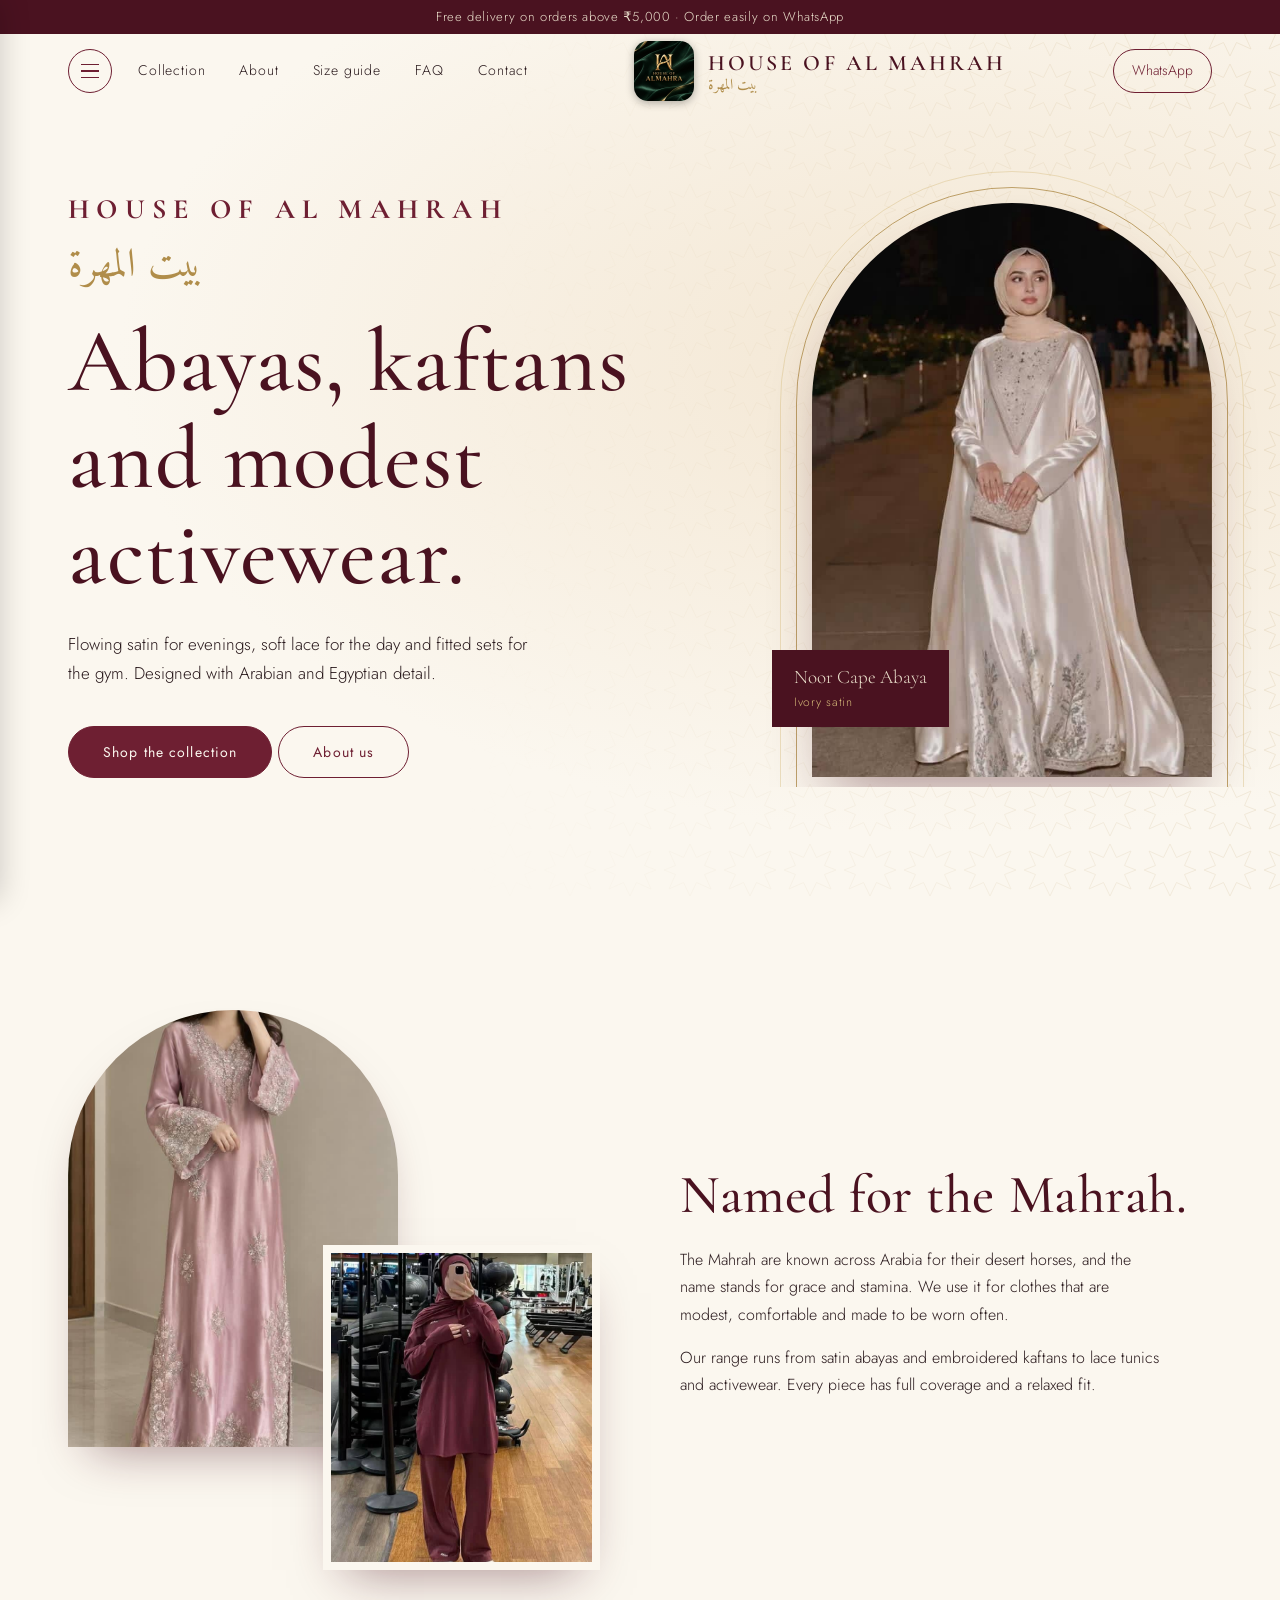
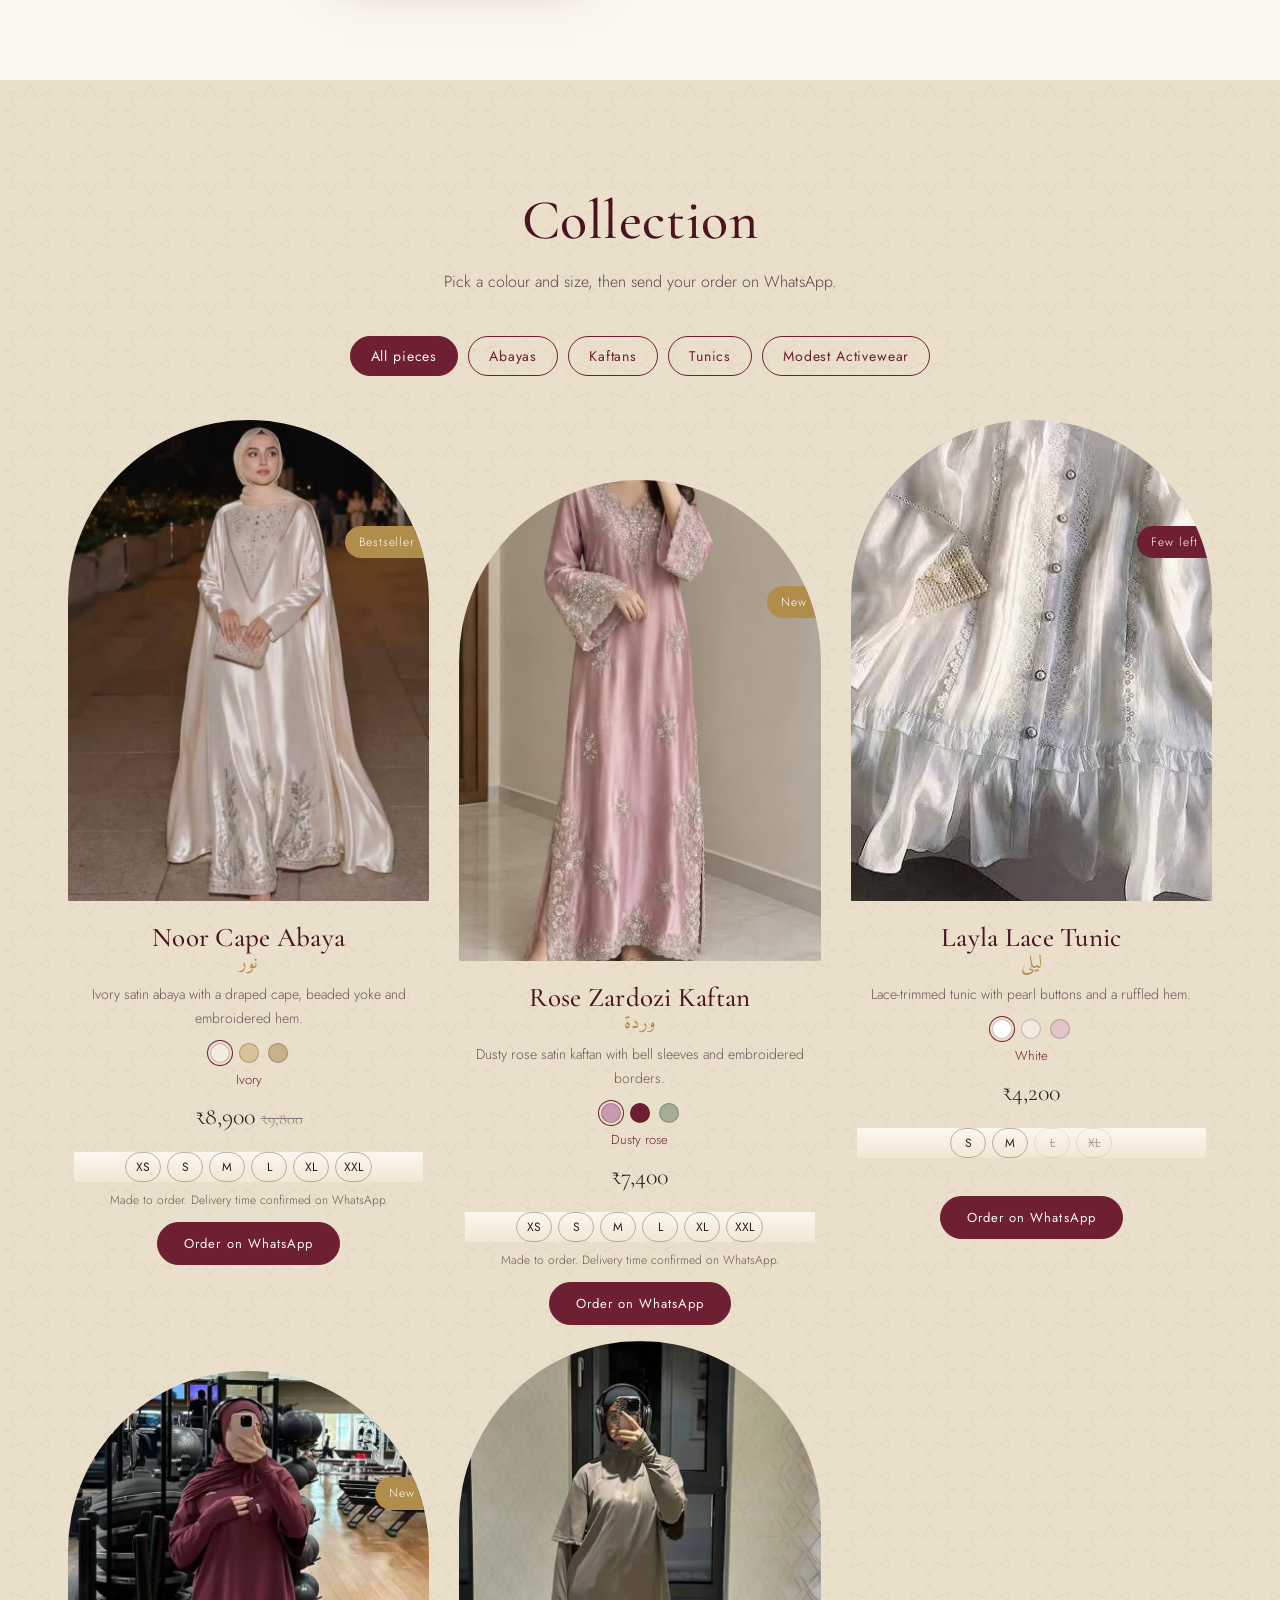
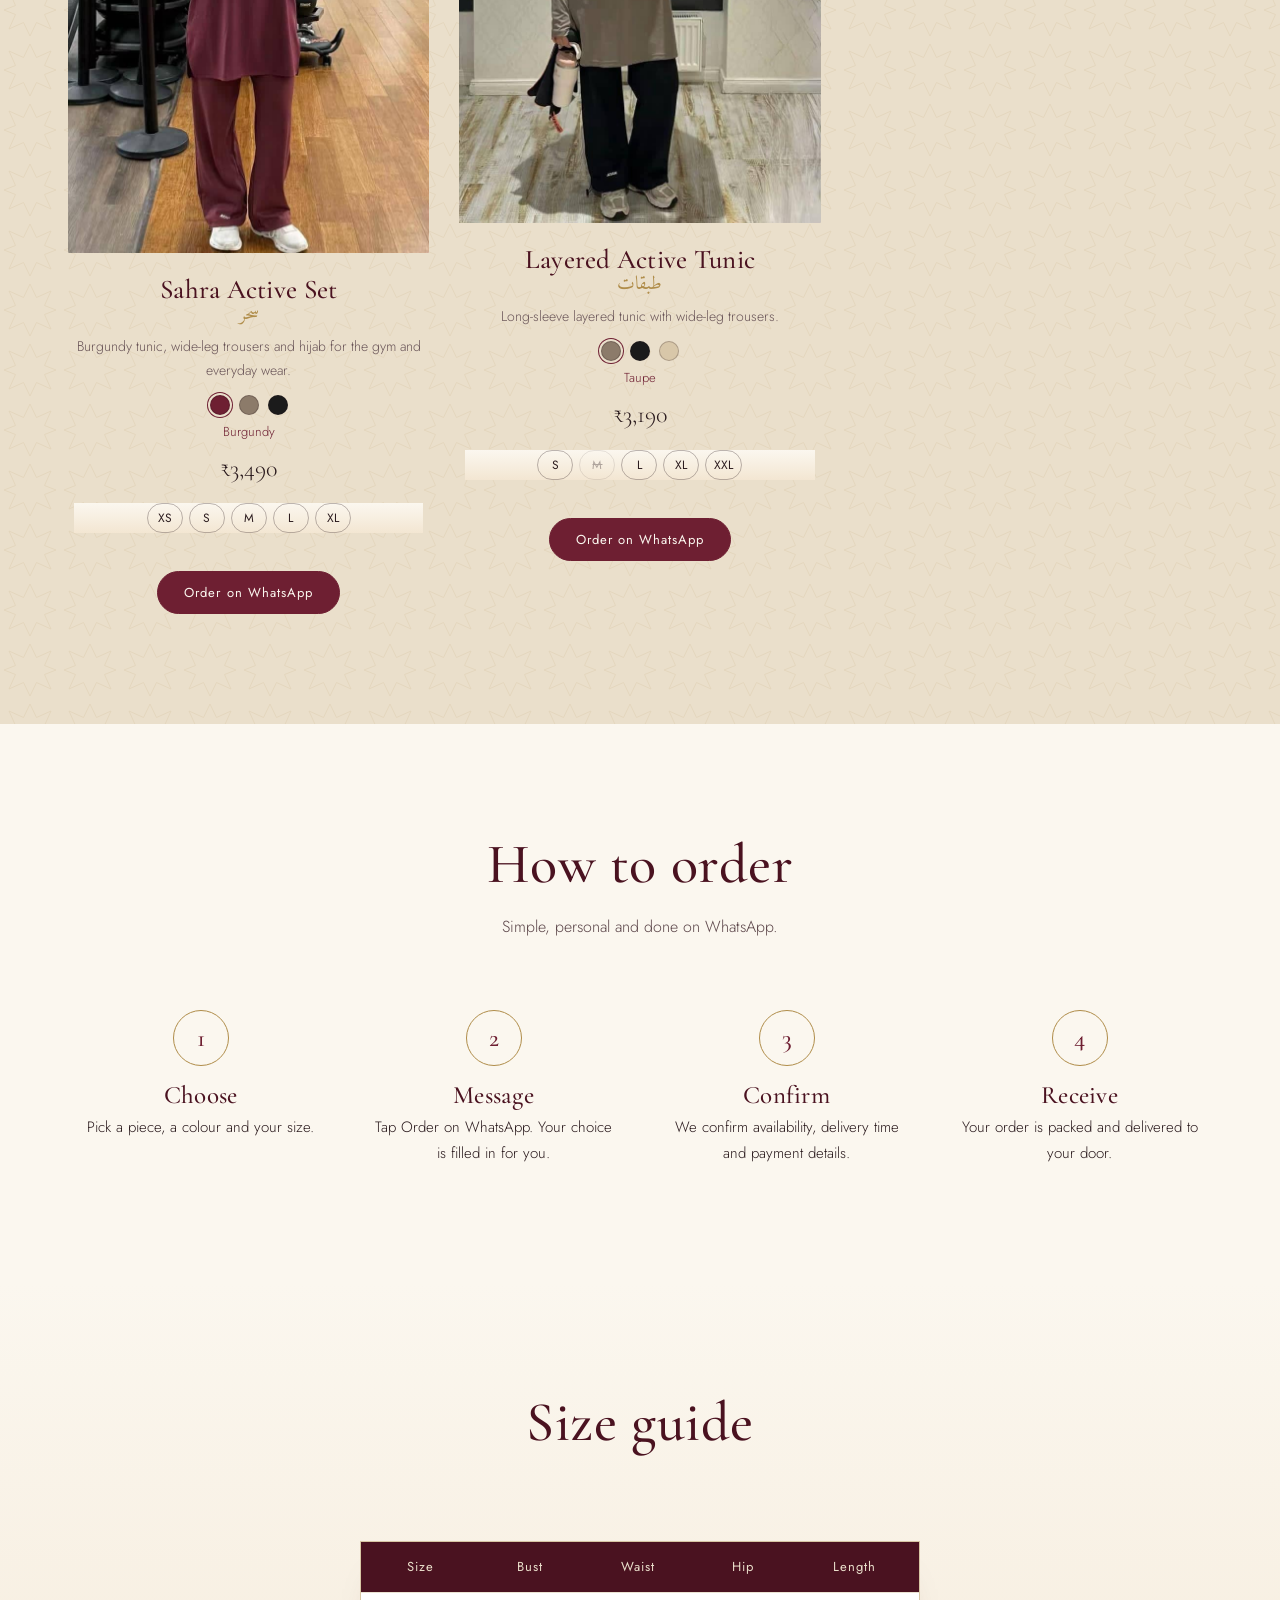
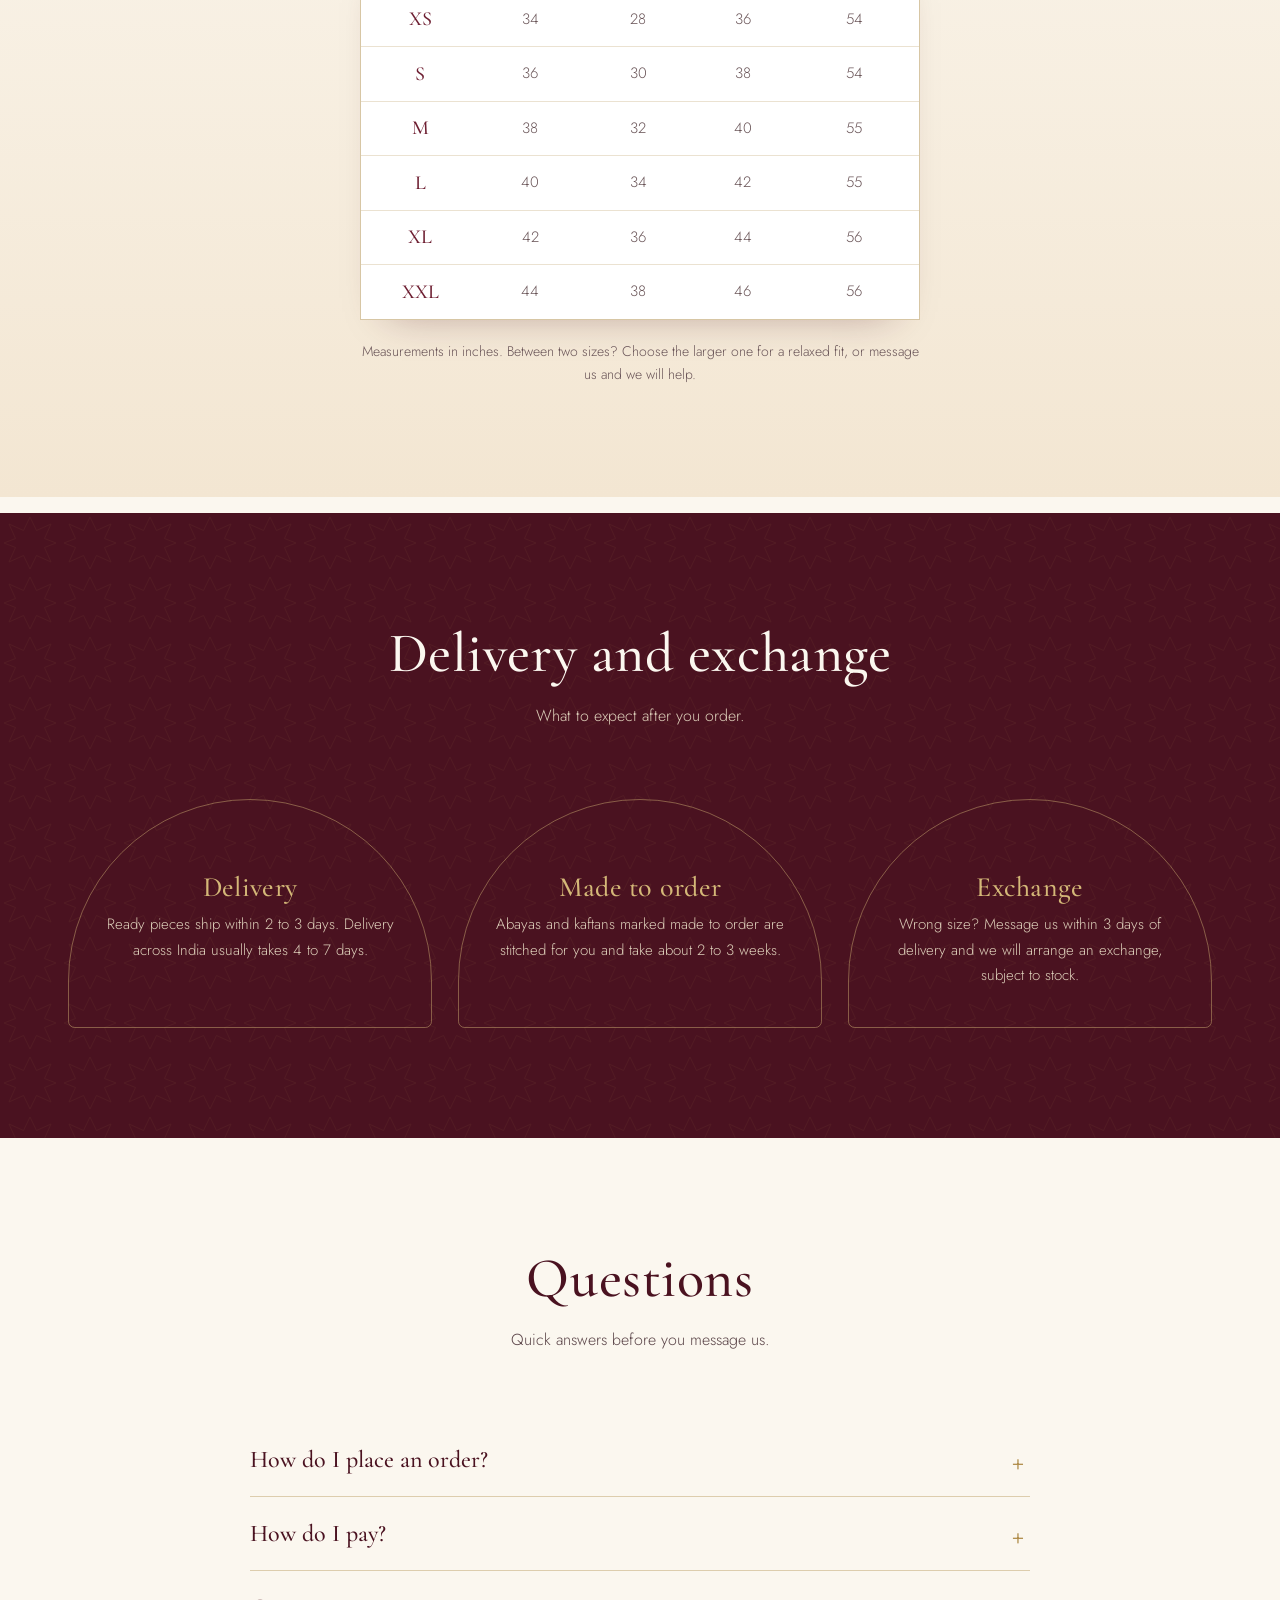
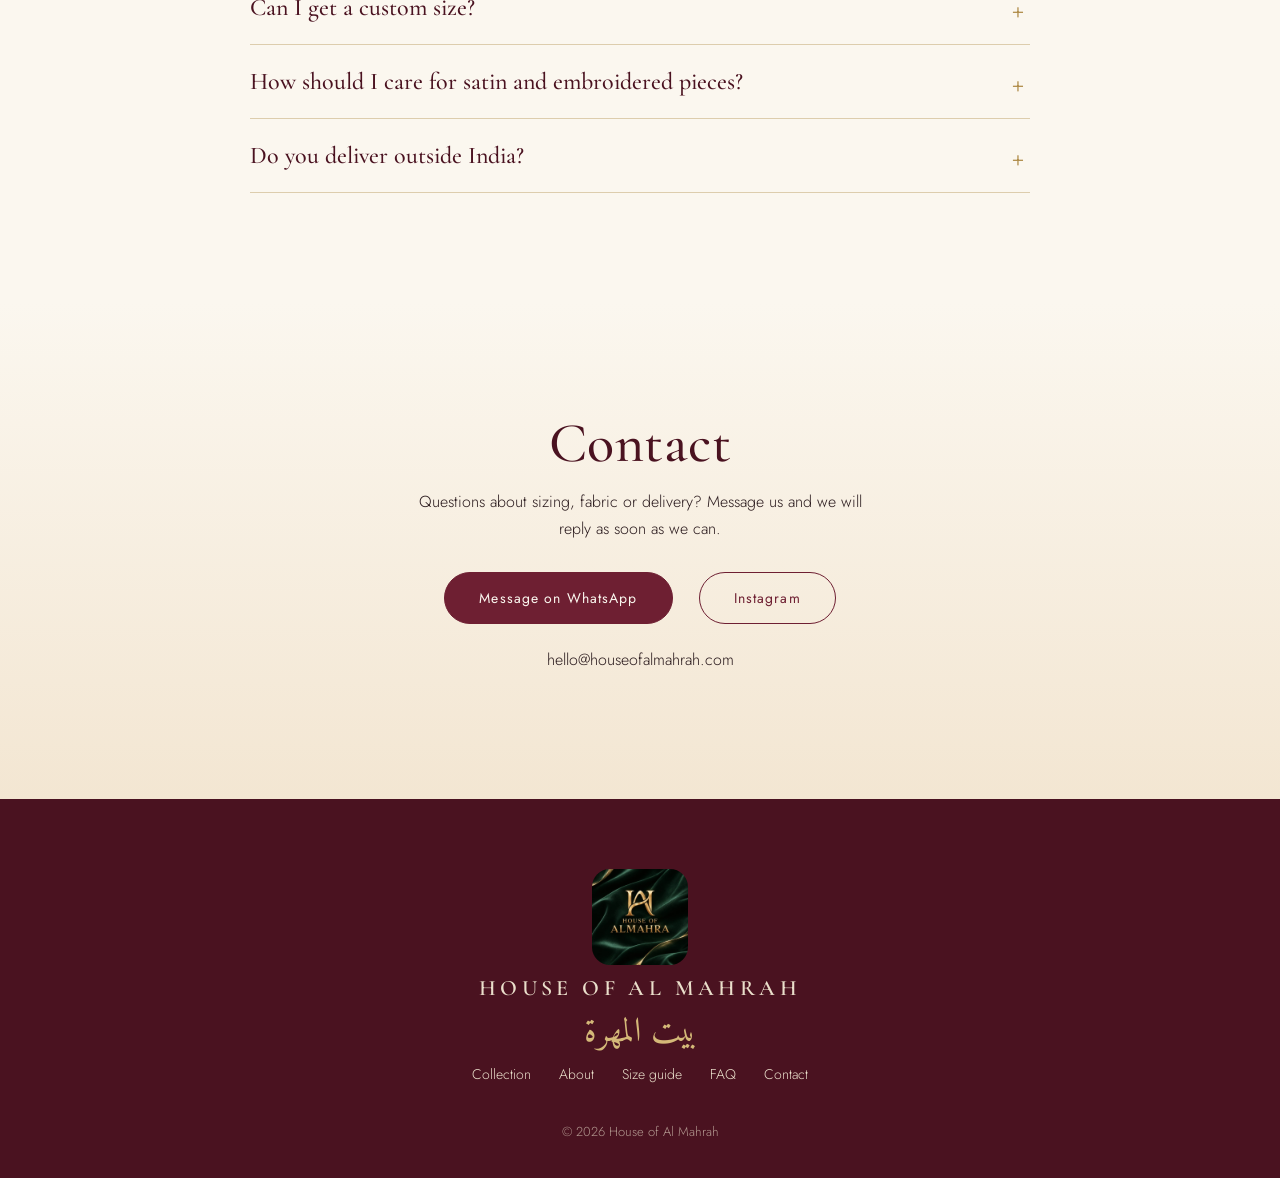
==== commit e943dcbf: "Add files via upload" ====
--- a/index.html
+++ b/index.html
@@ -13,9 +13,9 @@
 <link rel="stylesheet" href="css/style.css">
 </head>
 <body>
-<header id="hd"><div class="wrap nav">
+<header id="hd"><div class="announce" id="announce"></div><div class="wrap nav">
 <div class="navl"><button type="button" class="burger" id="burger" aria-label="Open menu" aria-expanded="false" aria-controls="drawer"><span></span><span></span><span></span></button>
-<ul><li><a href="#collection">Collection</a></li><li><a href="#about">About</a></li><li><a href="#contact">Contact</a></li></ul></div>
+<ul><li><a href="#collection">Collection</a></li><li><a href="#about">About</a></li><li><a href="#sizes">Size guide</a></li><li><a href="#faq">FAQ</a></li><li><a href="#contact">Contact</a></li></ul></div>
 <a href="#top" class="logo" aria-label="House of Al Mahrah"><img src="images/logo.jpg" alt="" width="60" height="60"><span class="lt"><b>HOUSE OF AL MAHRAH</b><span class="ar">بيت المهرة</span></span></a>
 <a class="bag" data-wa target="_blank" rel="noopener">WhatsApp</a>
 </div></header>
@@ -25,7 +25,7 @@
 <p class="dl">Shop by category</p>
 <ul id="catMenu"></ul>
 <p class="dl">House</p>
-<ul class="dm"><li><a href="#about">About</a></li><li><a href="#contact">Contact</a></li></ul>
+<ul class="dm"><li><a href="#about">About</a></li><li><a href="#sizes">Size guide</a></li><li><a href="#delivery">Delivery</a></li><li><a href="#faq">FAQ</a></li><li><a href="#contact">Contact</a></li></ul>
 </aside>
 
 <main id="top">
@@ -56,6 +56,27 @@
 <p class="empty" id="empty" hidden>No pieces in this category yet.</p>
 </div></section>
 
+<section class="how" id="how"><div class="wrap">
+<div class="head rv"><h2>How to order</h2><p>Simple, personal and done on WhatsApp.</p></div>
+<div class="steps" id="steps"></div>
+</div></section>
+
+<section class="sizes" id="sizes"><div class="wrap">
+<div class="head rv"><h2>Size guide</h2><p>Find your fit before you order.</p></div>
+<div class="tbl rv" id="sizeTable"></div>
+<p class="tip" id="sizeTip"></p>
+</div></section>
+
+<section class="band" id="delivery"><div class="wrap">
+<div class="head rv"><h2>Delivery and exchange</h2><p>What to expect after you order.</p></div>
+<div class="dgrid" id="dgrid"></div>
+</div></section>
+
+<section class="faqs" id="faq"><div class="wrap">
+<div class="head rv"><h2>Questions</h2><p>Quick answers before you message us.</p></div>
+<div class="faq rv" id="faqList"></div>
+</div></section>
+
 <section class="contact" id="contact"><div class="wrap rv">
 <h2>Contact</h2>
 <p style="max-width:460px;margin:0 auto">Questions about sizing, fabric or delivery? Message us and we will reply as soon as we can.</p>
@@ -66,12 +87,14 @@
 
 <footer><div class="wrap">
 <img class="flogo" src="images/logo.jpg" alt="House of Almahra" width="96" height="96"><b class="fname">HOUSE OF AL MAHRAH</b><div class="ar">بيت المهرة</div>
-<ul><li><a href="#collection">Collection</a></li><li><a href="#about">About</a></li><li><a href="#contact">Contact</a></li></ul>
+<ul><li><a href="#collection">Collection</a></li><li><a href="#about">About</a></li><li><a href="#sizes">Size guide</a></li><li><a href="#faq">FAQ</a></li><li><a href="#contact">Contact</a></li></ul>
 <small>© 2026 House of Al Mahrah</small>
 </div></footer>
 <div class="toast" id="toast" role="status"></div>
 
 <script src="data/products.js"></script>
+<script src="data/content.js"></script>
 <script src="js/main.js"></script>
+<script src="js/extras.js"></script>
 </body>
 </html>
--- a/css/style.css
+++ b/css/style.css
@@ -192,3 +192,39 @@
 
 .hero .eng{font:700 clamp(18px,2.4vw,28px) var(--serif);letter-spacing:.26em;color:var(--burg);margin:0 0 6px}
 @media(max-width:600px){.hero .eng{letter-spacing:.2em}}
+
+/* announcement + new sections */
+.announce{background:var(--wine);color:var(--sand);text-align:center;font-size:13px;letter-spacing:.05em;padding:8px 16px;line-height:1.4}
+.hero{padding-top:150px}
+.how,.sizes,.faqs{background:var(--ivory)}
+.sizes{background:linear-gradient(180deg,var(--ivory),#F3E6D2)}
+.steps{display:grid;grid-template-columns:repeat(4,1fr);gap:28px}
+.step{text-align:center;padding:0 8px;position:relative}
+.step b{display:flex;margin:0 auto 16px;width:56px;height:56px;border:1px solid var(--gold);border-radius:50%;align-items:center;justify-content:center;font:500 25px var(--serif);color:var(--burg);background:var(--ivory)}
+.step h3{font-size:25px;color:var(--wine)}
+.step p{font-size:15px;margin:6px 0 0}
+.tbl{overflow-x:auto;max-width:780px;margin:0 auto;border:1px solid rgba(176,141,74,.5);background:#fff;box-shadow:0 20px 40px -28px rgba(74,18,32,.4)}
+.tbl table{width:100%;border-collapse:collapse;font-size:15px;min-width:520px}
+.tbl th,.tbl td{padding:14px 18px;text-align:center;border-bottom:1px solid rgba(176,141,74,.25)}
+.tbl th{background:var(--wine);color:var(--sand);font-weight:400;letter-spacing:.08em;font-size:13px}
+.tbl tr:last-child td{border-bottom:0}
+.tbl td:first-child{font:500 20px var(--serif);color:var(--burg)}
+.tbl tbody tr:hover{background:#faf3e6}
+.tip{text-align:center;font-size:14px;color:#6a5558;margin:20px auto 0;max-width:560px}
+.band{background:var(--wine);color:var(--sand);position:relative;overflow:hidden}
+.band::before{content:"";position:absolute;inset:0;background:var(--star);opacity:.1}
+.band .wrap{position:relative}
+.band .head h2{color:var(--ivory)}.band .head p{color:#dccdb8}
+.dgrid{display:grid;grid-template-columns:repeat(3,1fr);gap:26px}
+.dc{border:1px solid rgba(212,184,120,.45);border-radius:220px 220px 8px 8px;padding:72px 30px 38px;text-align:center}
+.dc h3{font-size:28px;color:var(--gold2);margin-bottom:10px}
+.dc p{margin:0;font-size:15px;color:#dccdb8}
+.faq{max-width:780px;margin:0 auto}
+.faq details{border-bottom:1px solid rgba(176,141,74,.4)}
+.faq summary{cursor:pointer;list-style:none;padding:22px 44px 22px 0;font:500 24px var(--serif);color:var(--wine);position:relative}
+.faq summary::-webkit-details-marker{display:none}
+.faq summary::after{content:"+";position:absolute;right:6px;top:50%;transform:translateY(-50%);color:var(--gold);font-size:30px;transition:transform .35s}
+.faq details[open] summary::after{transform:translateY(-50%) rotate(45deg)}
+.faq details p{margin:0 0 22px;max-width:640px;animation:up .5s both}
+@media(max-width:900px){.steps{grid-template-columns:repeat(2,1fr)}.dgrid{grid-template-columns:1fr}.hero{padding-top:140px}}
+@media(max-width:600px){.announce{font-size:12px}.steps{grid-template-columns:1fr}.faq summary{font-size:21px}}
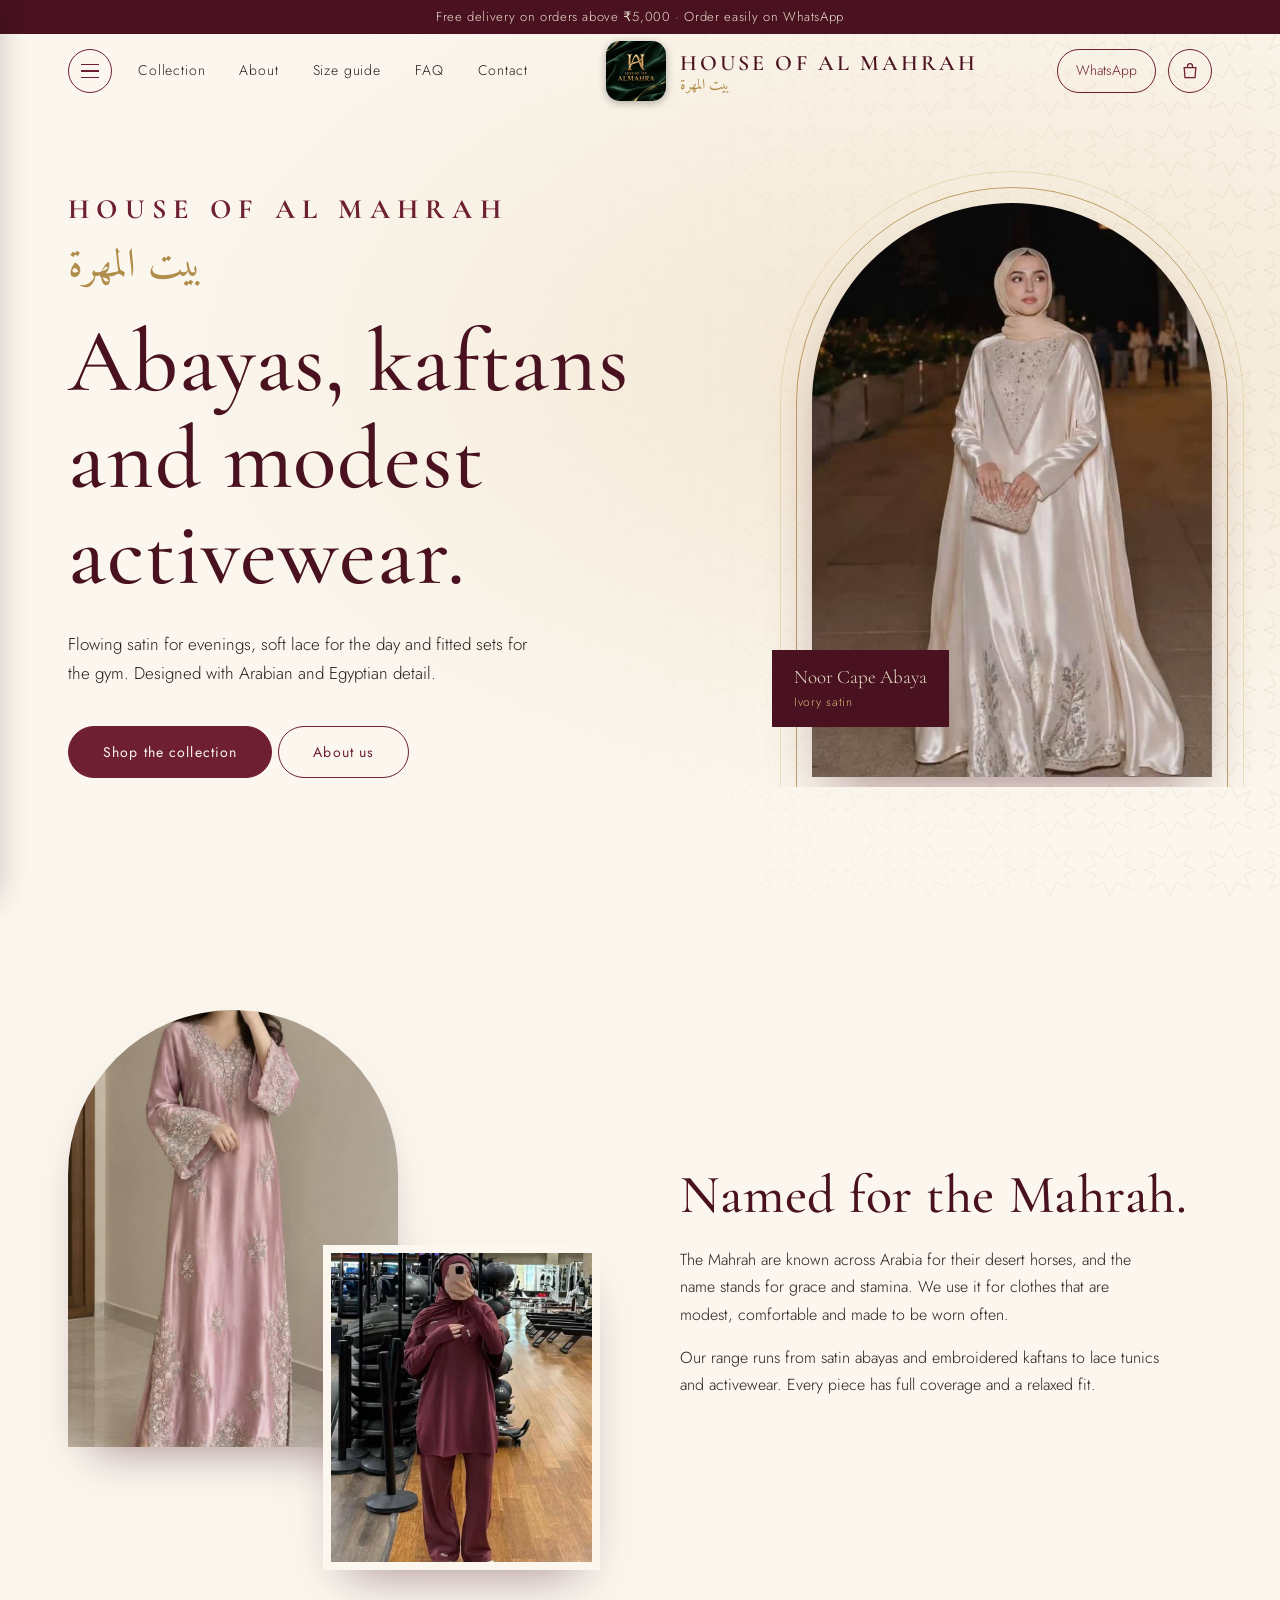
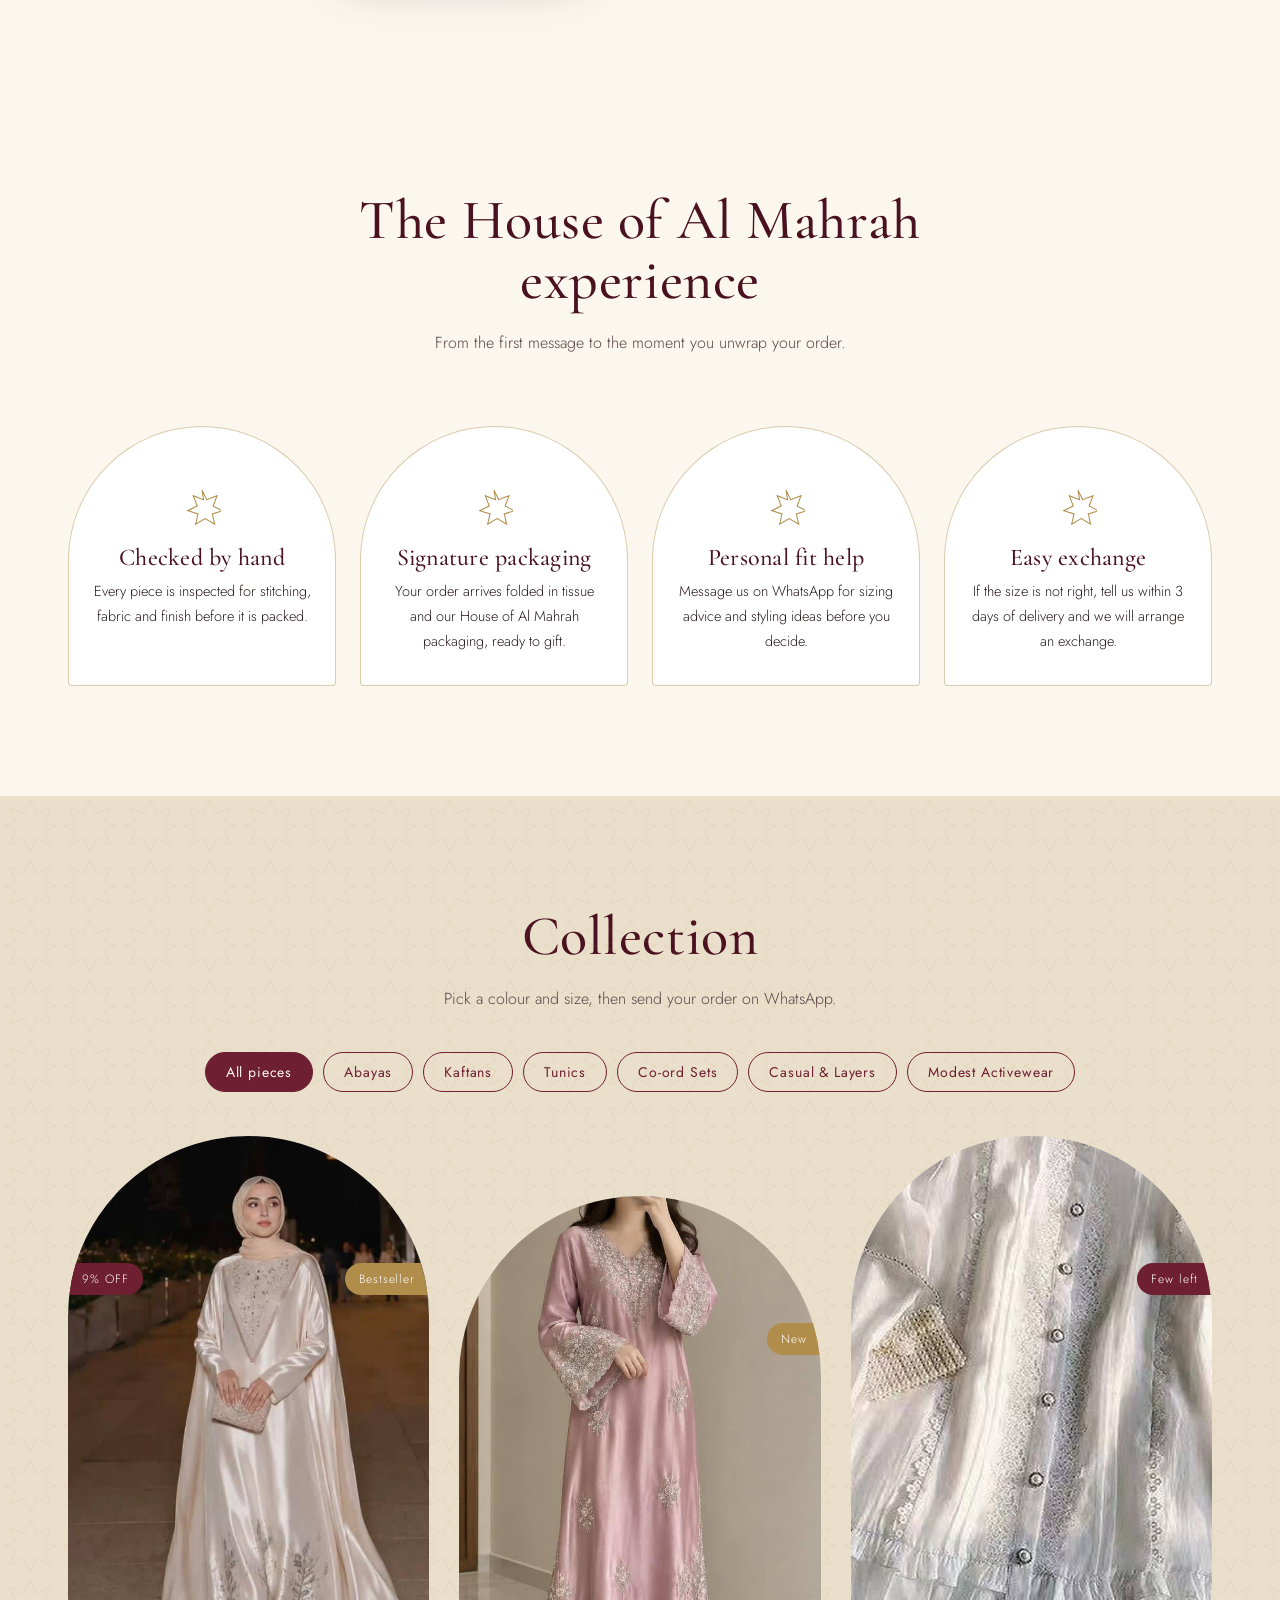
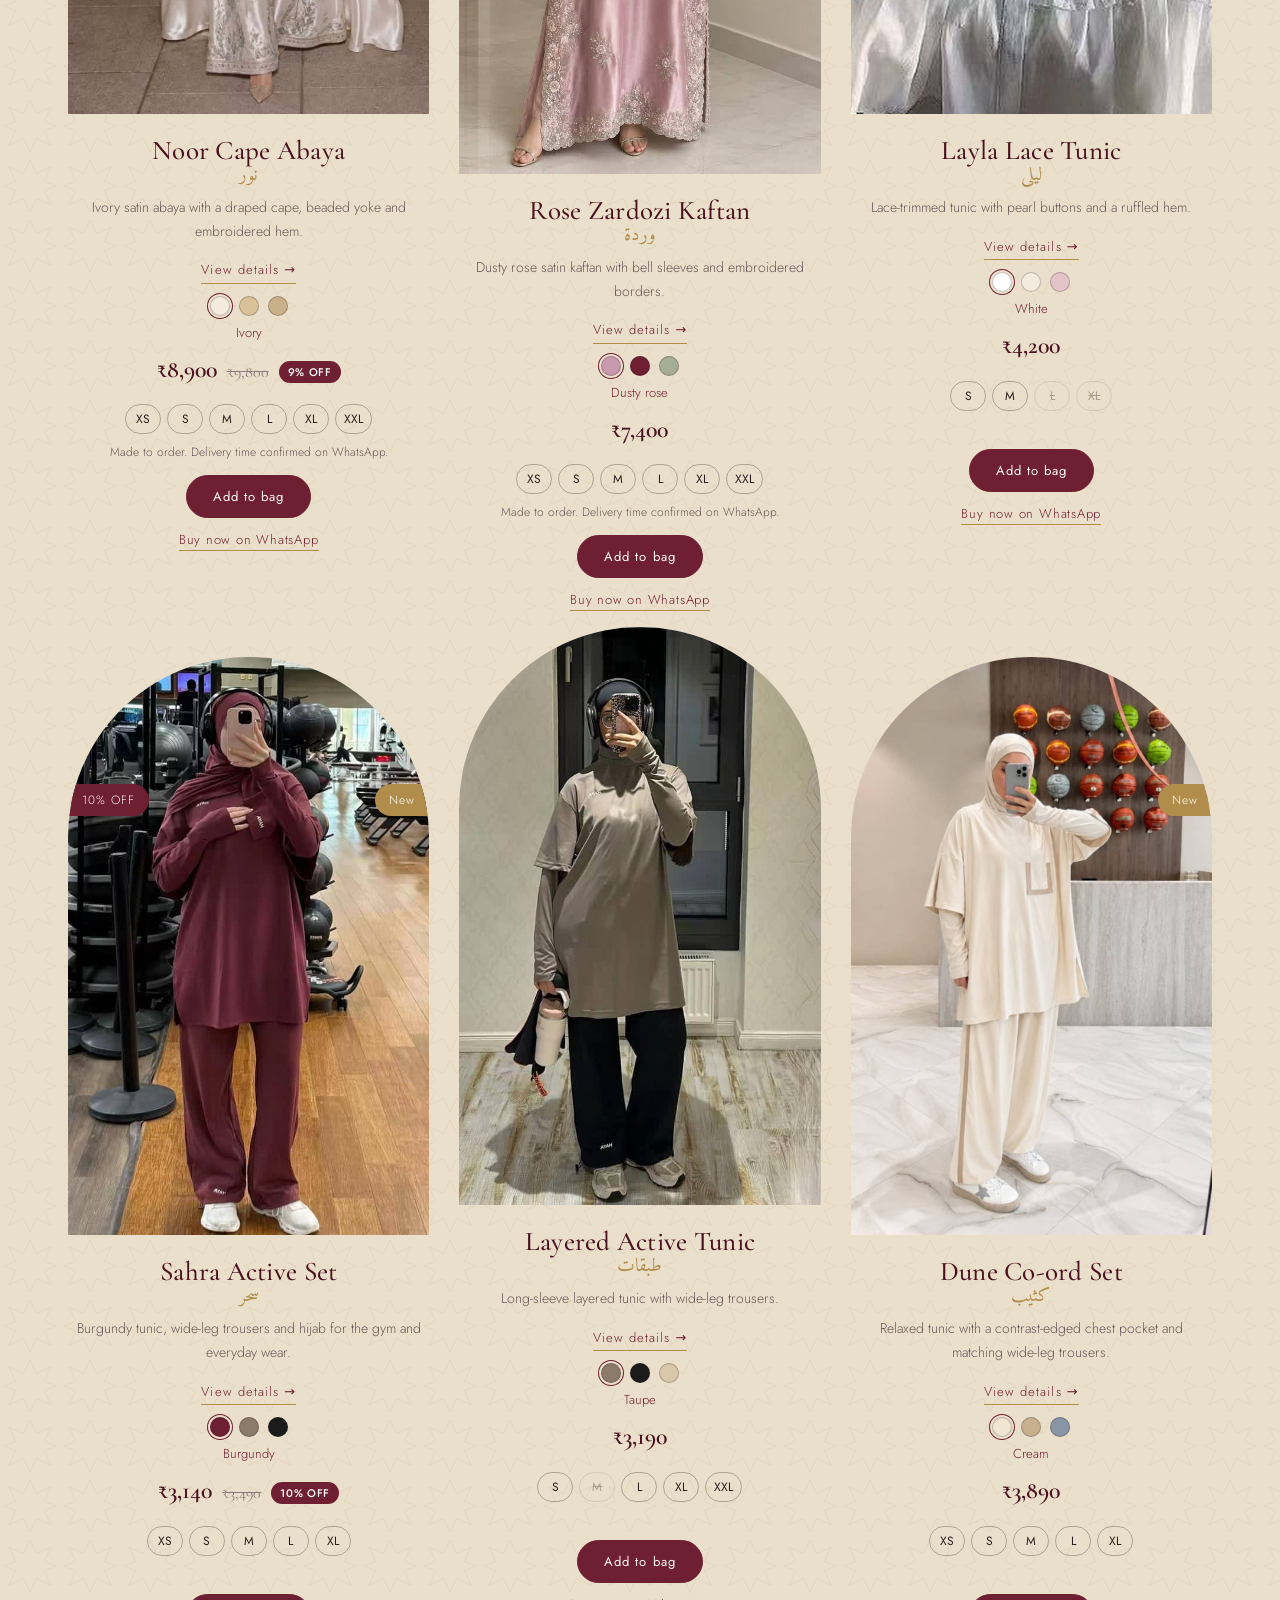
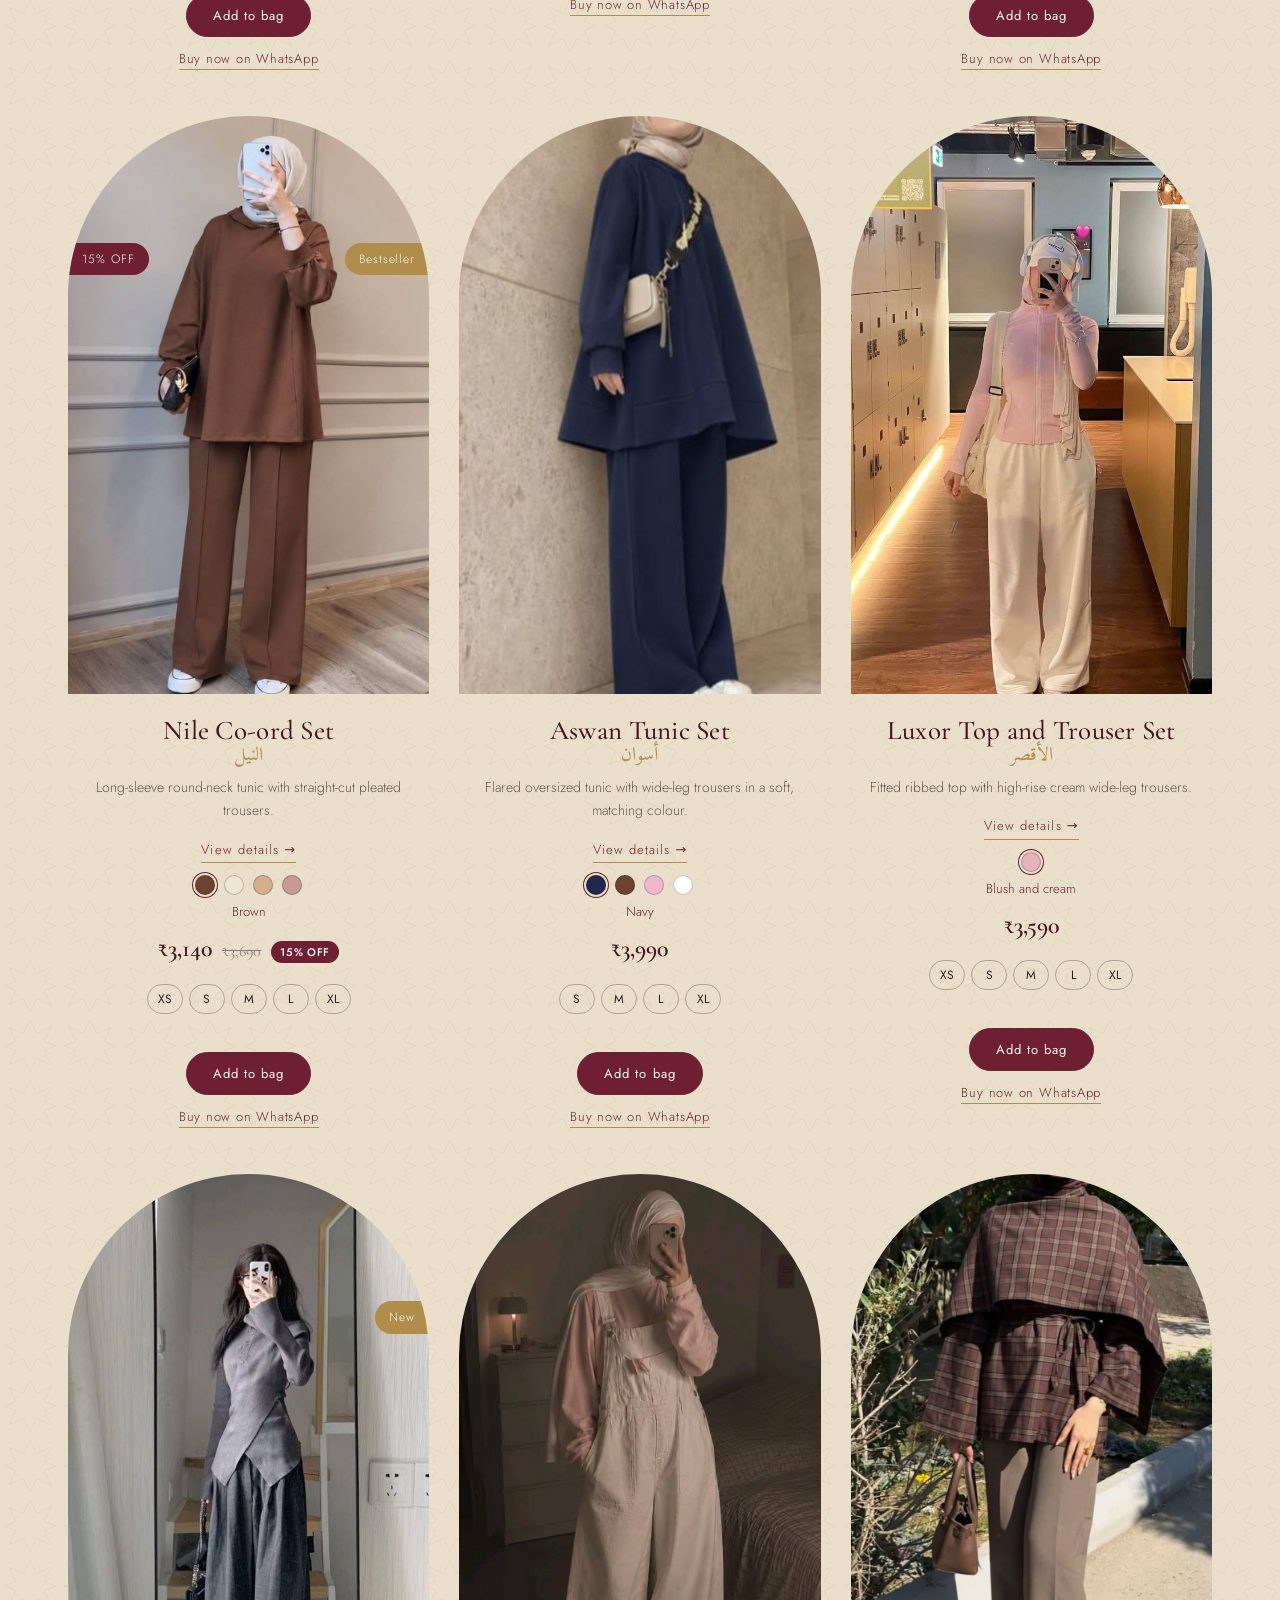
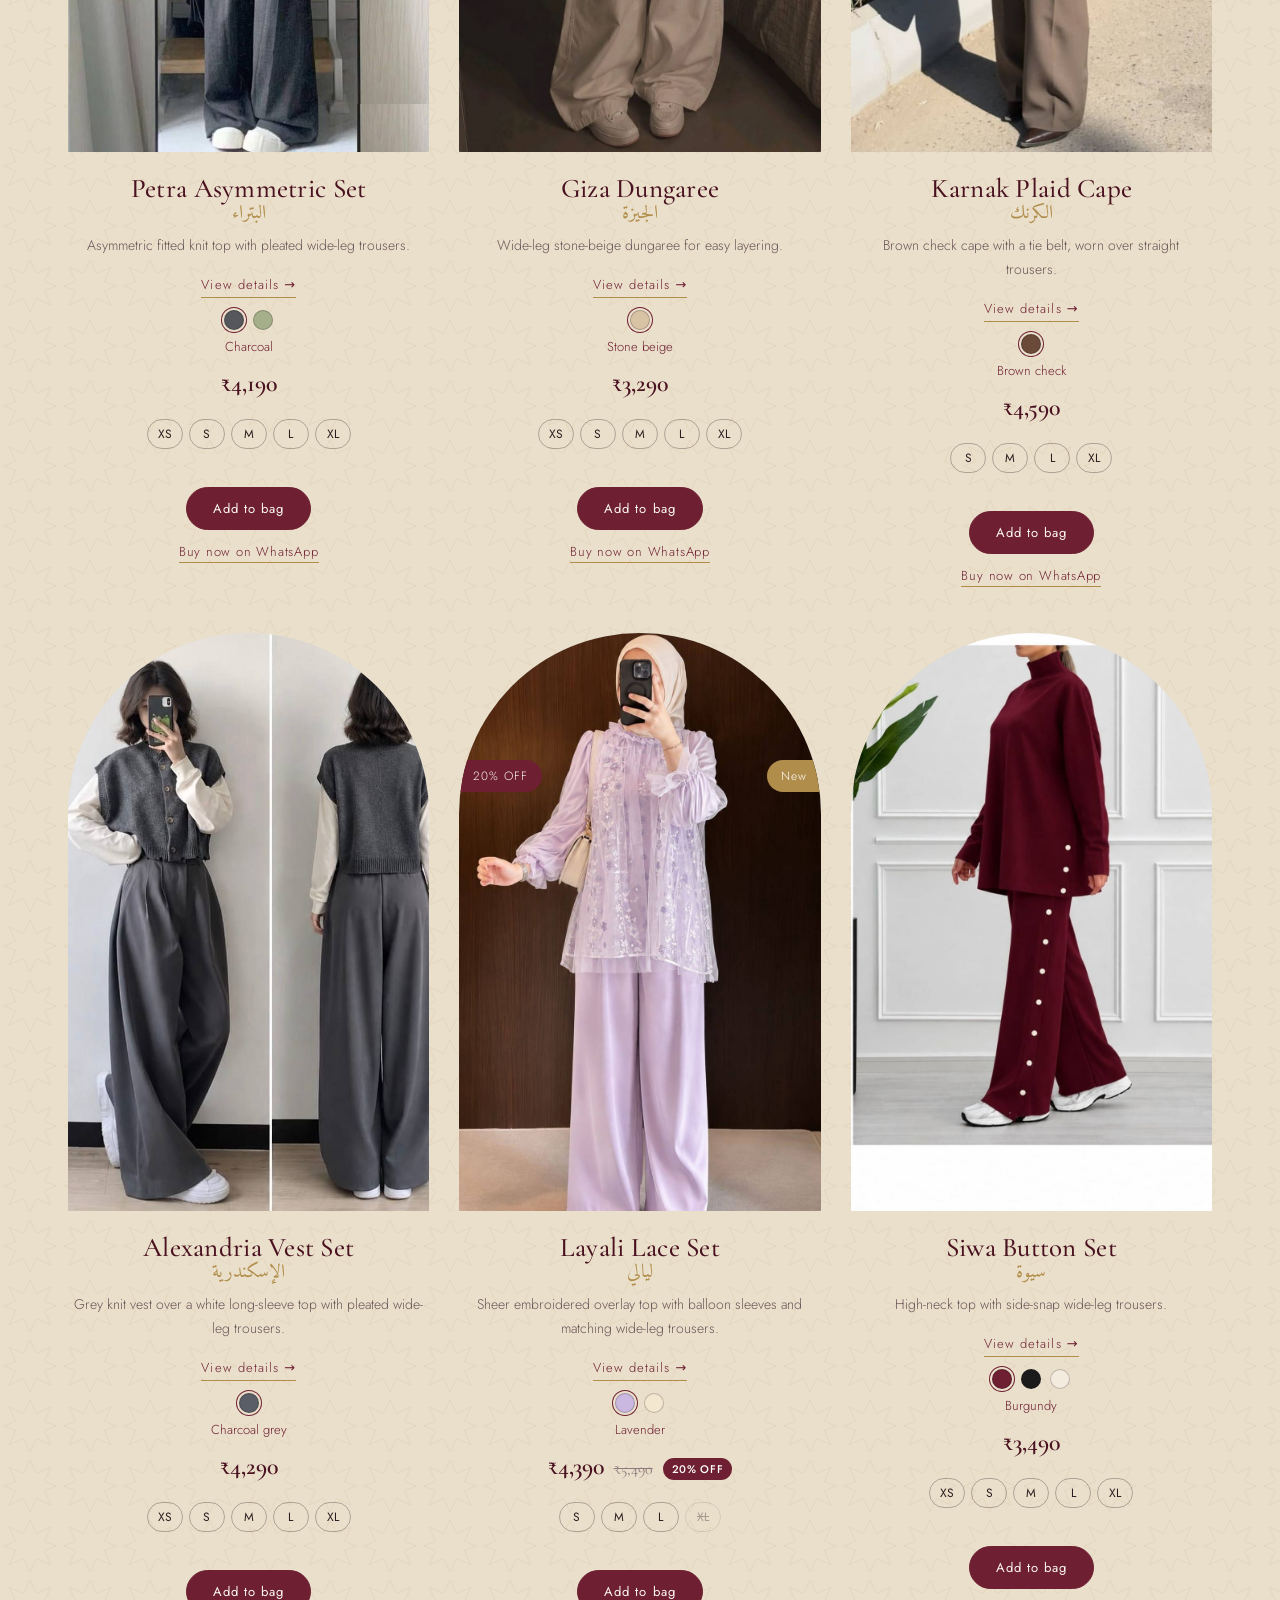
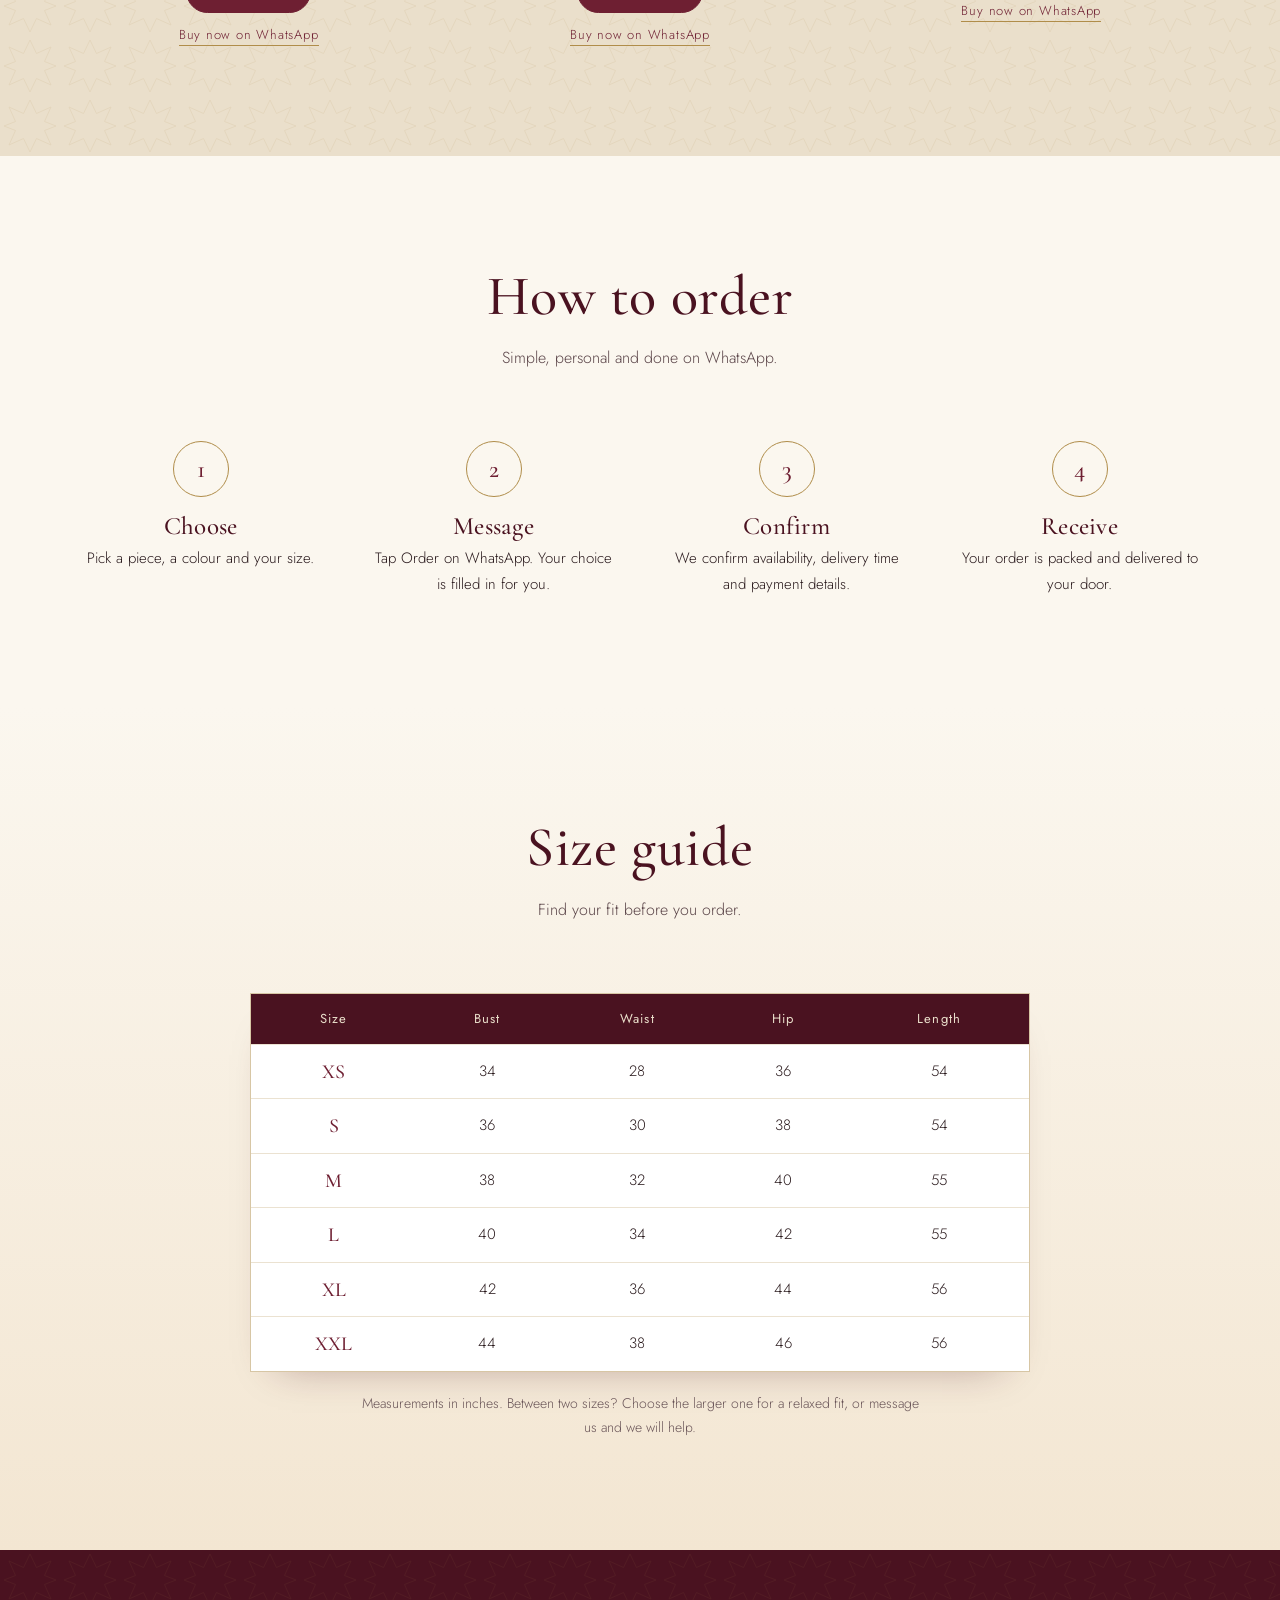
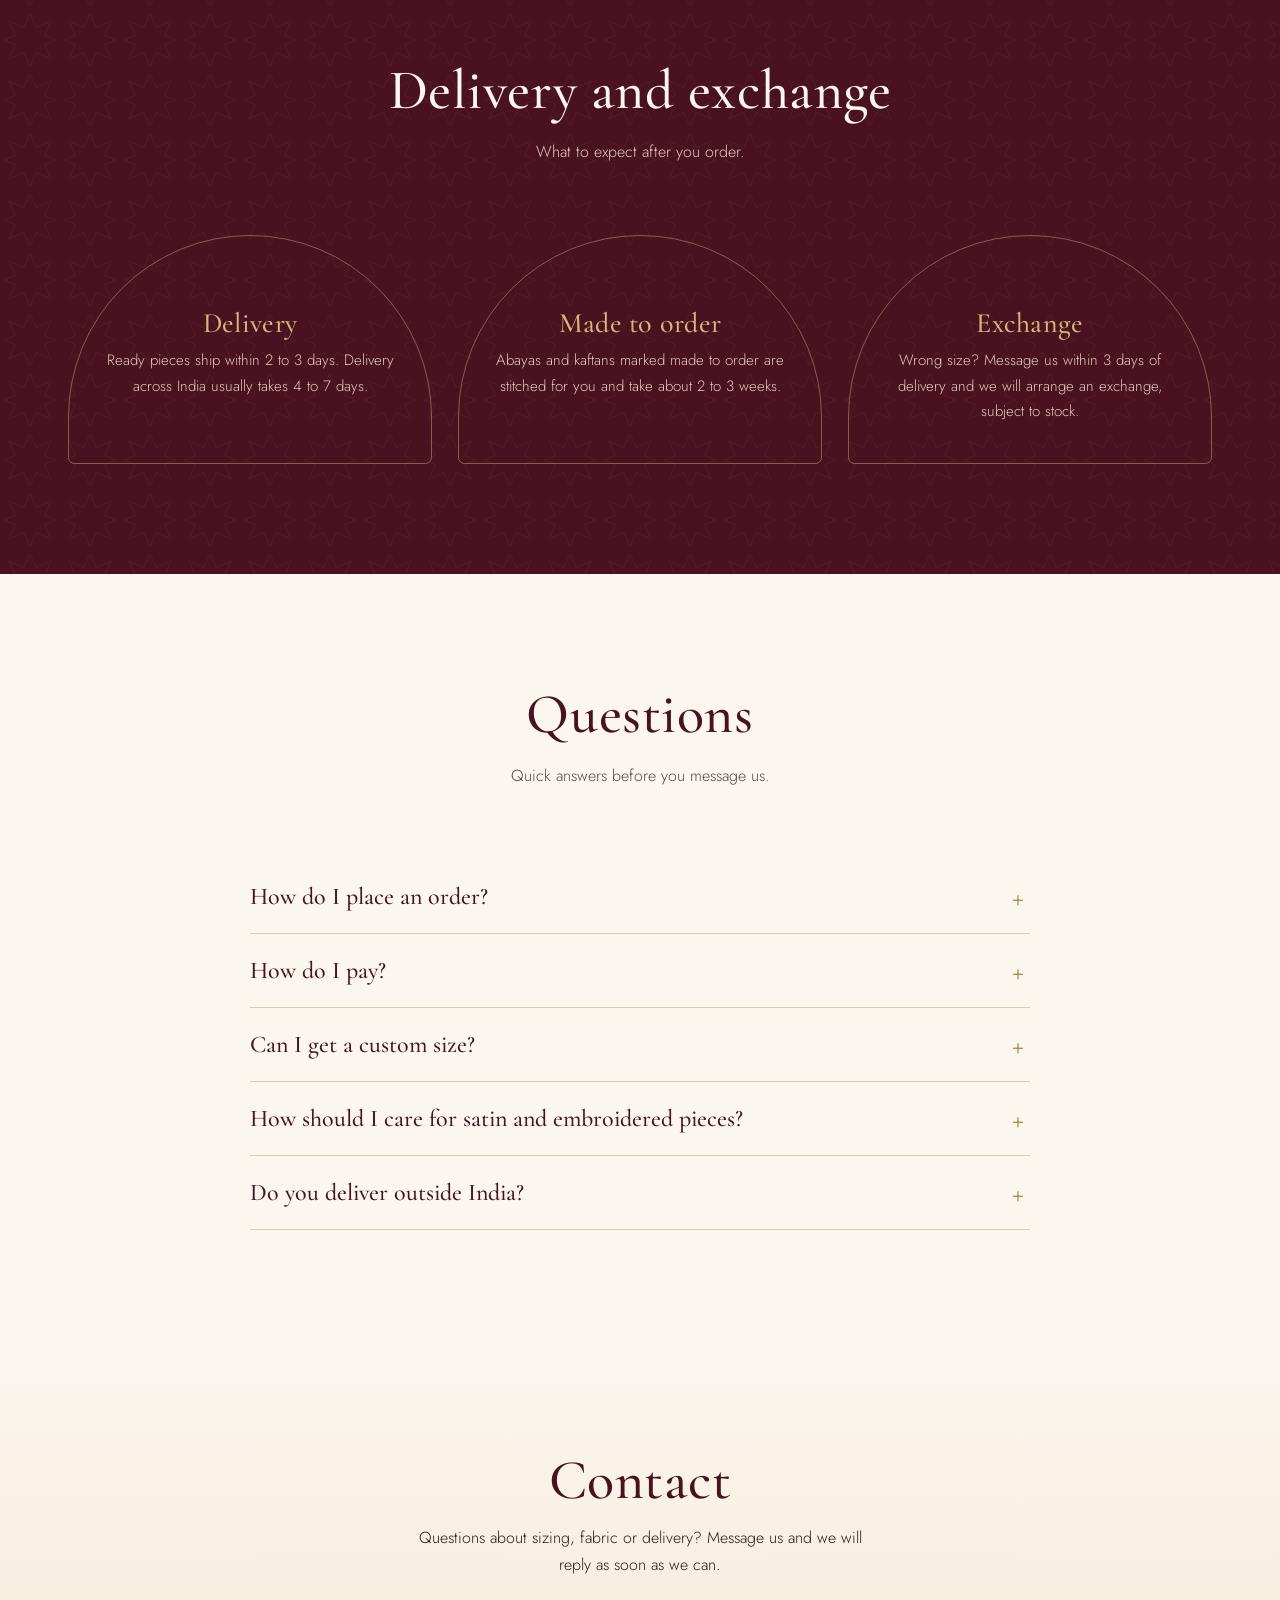
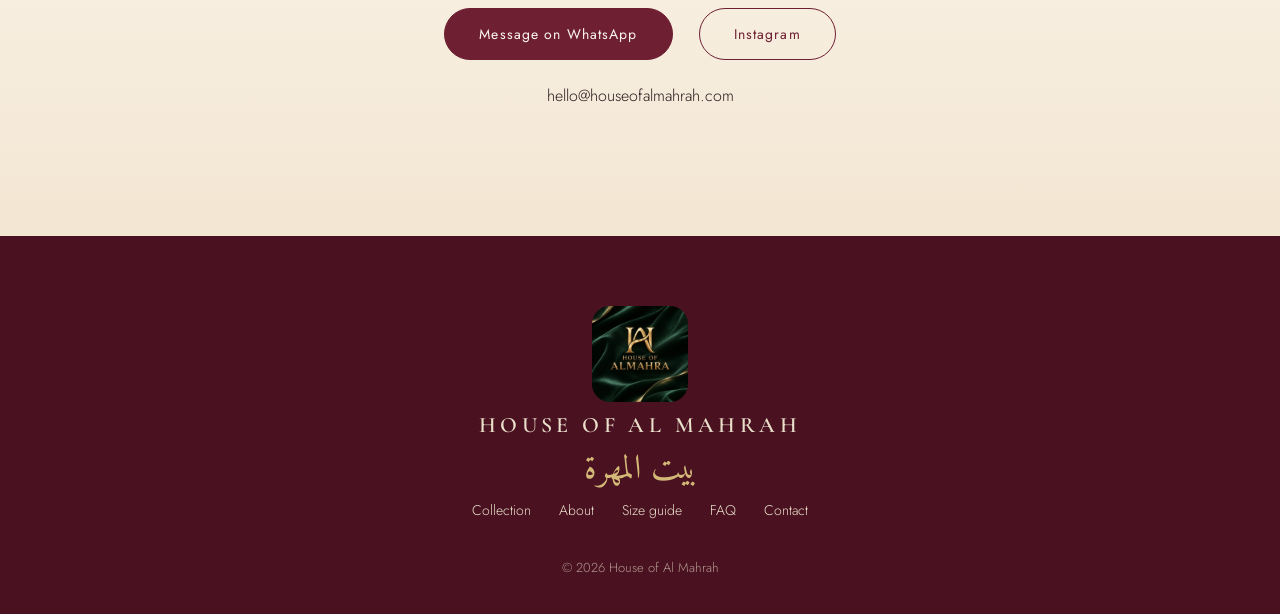
==== commit b98325b5: "Add files via upload" ====
--- a/index.html
+++ b/index.html
@@ -17,7 +17,7 @@
 <div class="navl"><button type="button" class="burger" id="burger" aria-label="Open menu" aria-expanded="false" aria-controls="drawer"><span></span><span></span><span></span></button>
 <ul><li><a href="#collection">Collection</a></li><li><a href="#about">About</a></li><li><a href="#sizes">Size guide</a></li><li><a href="#faq">FAQ</a></li><li><a href="#contact">Contact</a></li></ul></div>
 <a href="#top" class="logo" aria-label="House of Al Mahrah"><img src="images/logo.jpg" alt="" width="60" height="60"><span class="lt"><b>HOUSE OF AL MAHRAH</b><span class="ar">بيت المهرة</span></span></a>
-<a class="bag" data-wa target="_blank" rel="noopener">WhatsApp</a>
+<div class="navr"><a class="bag" data-wa target="_blank" rel="noopener">WhatsApp</a><button type="button" class="cartbtn" data-cart aria-label="Open bag"><svg viewBox="0 0 24 24" width="20" height="20" fill="none" stroke="currentColor" stroke-width="1.5"><path d="M5 8h14l-1 12H6L5 8z"/><path d="M9 8V6a3 3 0 0 1 6 0v2"/></svg><i class="cc">0</i></button></div>
 </div></header>
 <div class="scrim" id="scrim"></div>
 <aside class="drawer" id="drawer" aria-hidden="true" aria-label="Menu">
@@ -49,6 +49,11 @@
 <p>Our range runs from satin abayas and embroidered kaftans to lace tunics and activewear. Every piece has full coverage and a relaxed fit.</p>
 </div></div></section>
 
+<section class="exp" id="experience"><div class="wrap">
+<div class="head rv"><h2>The House of Al Mahrah experience</h2><p>From the first message to the moment you unwrap your order.</p></div>
+<div class="expgrid" id="expGrid"></div>
+</div></section>
+
 <section class="shop" id="collection"><div class="wrap">
 <div class="head rv"><h2>Collection</h2><p>Pick a colour and size, then send your order on WhatsApp.</p></div>
 <div class="chips" id="chips"></div>
@@ -61,7 +66,7 @@
 <div class="steps" id="steps"></div>
 </div></section>
 
-<section class="sizes" id="sizes"><div class="wrap">
+<section class="sizeguide" id="sizes"><div class="wrap">
 <div class="head rv"><h2>Size guide</h2><p>Find your fit before you order.</p></div>
 <div class="tbl rv" id="sizeTable"></div>
 <p class="tip" id="sizeTip"></p>
@@ -91,10 +96,13 @@
 <small>© 2026 House of Al Mahrah</small>
 </div></footer>
 <div class="toast" id="toast" role="status"></div>
+<div class="pdp" id="pdp" tabindex="-1" aria-hidden="true"></div>
 
 <script src="data/products.js"></script>
 <script src="data/content.js"></script>
 <script src="js/main.js"></script>
 <script src="js/extras.js"></script>
+<script src="js/cart.js"></script>
+<script src="js/product.js"></script>
 </body>
 </html>
--- a/css/style.css
+++ b/css/style.css
@@ -82,7 +82,7 @@
 .shop::before{content:"";position:absolute;inset:0;background:var(--star);opacity:.14;pointer-events:none}
 .grid{position:relative;display:grid;grid-template-columns:repeat(3,1fr);gap:46px 30px}
 .card:nth-child(2){margin-top:60px}.card:nth-child(5){margin-top:-30px}
-.ph{position:relative;aspect-ratio:3/4;overflow:hidden;border-radius:999px 999px 6px 6px;background:#ddd}
+.ph{position:relative;aspect-ratio:5/8;overflow:hidden;border-radius:999px 999px 6px 6px;background:#ddd}
 .ph img{width:100%;height:100%;object-fit:cover;transition:transform 1.2s cubic-bezier(.2,.7,.2,1)}
 .card:hover .ph img{transform:scale(1.06)}
 .ph.crop img{transform:scale(1.42);transform-origin:50% 92%}
@@ -196,8 +196,8 @@
 /* announcement + new sections */
 .announce{background:var(--wine);color:var(--sand);text-align:center;font-size:13px;letter-spacing:.05em;padding:8px 16px;line-height:1.4}
 .hero{padding-top:150px}
-.how,.sizes,.faqs{background:var(--ivory)}
-.sizes{background:linear-gradient(180deg,var(--ivory),#F3E6D2)}
+.how,.sizeguide,.faqs{background:var(--ivory)}
+.sizeguide{background:linear-gradient(180deg,var(--ivory),#F3E6D2)}
 .steps{display:grid;grid-template-columns:repeat(4,1fr);gap:28px}
 .step{text-align:center;padding:0 8px;position:relative}
 .step b{display:flex;margin:0 auto 16px;width:56px;height:56px;border:1px solid var(--gold);border-radius:50%;align-items:center;justify-content:center;font:500 25px var(--serif);color:var(--burg);background:var(--ivory)}
@@ -228,3 +228,133 @@
 .faq details p{margin:0 0 22px;max-width:640px;animation:up .5s both}
 @media(max-width:900px){.steps{grid-template-columns:repeat(2,1fr)}.dgrid{grid-template-columns:1fr}.hero{padding-top:140px}}
 @media(max-width:600px){.announce{font-size:12px}.steps{grid-template-columns:1fr}.faq summary{font-size:21px}}
+
+/* product cards: links */
+a.ph{display:block}
+.info h3 a{transition:color .3s}.info h3 a:hover{color:var(--burg)}
+.view{display:inline-block;font-size:13px;letter-spacing:.08em;color:var(--burg);border-bottom:1px solid var(--gold);margin-bottom:12px;padding-bottom:1px}
+.view::after{content:" \2192"}
+.toast{z-index:90}
+/* product page */
+.pdp{position:fixed;inset:0;z-index:70;background:var(--ivory);overflow-y:auto;overscroll-behavior:contain;visibility:hidden;opacity:0;transform:translateY(24px);transition:opacity .45s,transform .55s cubic-bezier(.2,.7,.2,1),visibility 0s .55s;outline:none}
+.pdp.open{visibility:visible;opacity:1;transform:none;transition:opacity .45s,transform .55s cubic-bezier(.2,.7,.2,1)}
+.pbar{position:sticky;top:0;z-index:5;display:grid;grid-template-columns:1fr auto 1fr;align-items:center;gap:12px;padding:calc(12px + env(safe-area-inset-top,0px)) 28px 12px;background:rgba(251,247,239,.95);backdrop-filter:blur(10px);box-shadow:0 1px 0 rgba(176,141,74,.35)}
+.pback{font-size:14px;letter-spacing:.05em;color:var(--burg)}.pback:hover{text-decoration:underline}
+.plogo{display:flex;align-items:center;gap:10px;font:600 18px var(--serif);letter-spacing:.14em;color:var(--wine)}
+.plogo img{border-radius:50%;width:40px;height:40px;object-fit:cover}
+.pbar .bag{justify-self:end}
+.pwrap{max-width:1180px;margin:0 auto;padding:48px 28px 20px;display:grid;grid-template-columns:1.05fr .95fr;gap:64px;align-items:start}
+.gal{position:sticky;top:96px}
+.gmain{position:relative;aspect-ratio:3/4;overflow:hidden;border-radius:260px 260px 8px 8px;background:#eadfcb;box-shadow:0 30px 60px -30px rgba(74,18,32,.5);cursor:zoom-in}
+.gmain.zoom{cursor:zoom-out}
+.gmain img{width:100%;height:100%;object-fit:cover;transition:opacity .16s,transform .5s cubic-bezier(.2,.7,.2,1);user-select:none;-webkit-user-drag:none}
+.gmain img.crop{transform:scale(1.42);transform-origin:50% 92%}
+.gmain.zoom img{transform:scale(2.2)}
+.gnav{position:absolute;top:50%;transform:translateY(-50%);width:44px;height:44px;border-radius:50%;border:1px solid var(--gold);background:rgba(251,247,239,.9);color:var(--wine);font-size:26px;line-height:1;cursor:pointer;z-index:2;transition:.3s}
+.gnav:hover{background:var(--wine);color:var(--ivory)}.gnav.prev{left:14px}.gnav.next{right:14px}
+.gcount{position:absolute;bottom:14px;left:50%;transform:translateX(-50%);background:rgba(74,18,32,.8);color:var(--sand);font-size:12px;letter-spacing:.08em;padding:4px 12px;border-radius:20px}
+.thumbs{display:flex;gap:10px;margin-top:16px;overflow-x:auto;padding-bottom:4px}
+.thumbs button{flex:0 0 76px;aspect-ratio:3/4;padding:0;border:1px solid transparent;border-radius:40px 40px 4px 4px;overflow:hidden;cursor:pointer;opacity:.6;background:none;transition:.3s}
+.thumbs button[aria-current=true]{opacity:1;border-color:var(--gold);box-shadow:0 0 0 2px var(--ivory),0 0 0 3px var(--burg)}
+.thumbs img{width:100%;height:100%;object-fit:cover}
+.crumb{font-size:12px;letter-spacing:.2em;text-transform:uppercase;color:var(--gold);margin:0 0 10px}
+.pbadge{background:var(--gold);color:#fff;padding:3px 10px;border-radius:20px;margin-left:8px;letter-spacing:.06em;font-size:11px}
+.pinfo h1{font-size:clamp(38px,4.6vw,58px);color:var(--wine)}
+.parname{font-size:26px;color:var(--gold);line-height:1.3}
+.pinfo .price{font-size:30px;margin:10px 0 4px}
+.pstatus{font-size:14px;margin:0 0 20px;color:#3f7a52}.pstatus.low{color:var(--burg)}.pstatus.sold{color:#6a5558}.pstatus.mto{color:var(--lapis)}
+.pdesc p{margin:0 0 14px;max-width:520px}
+.lbl{font-size:13px;letter-spacing:.1em;text-transform:uppercase;margin:22px 0 10px;color:#6a5558}.lbl b{font-weight:500;color:var(--burg);letter-spacing:.04em;text-transform:none;font-size:15px}
+.pinfo .sw,.pinfo .sizes{justify-content:flex-start;margin:0}
+.pinfo .sw{gap:12px}.pinfo .sw button{width:30px;height:30px}
+.pinfo .sw button[aria-pressed=true]{box-shadow:0 0 0 2px var(--ivory),0 0 0 3px var(--burg)}
+.pinfo .sizes button{height:38px;min-width:46px;font-size:13px}
+.pinfo .note{margin:12px 0 18px}
+.pinfo .btn.order{width:100%;max-width:420px;padding:16px}
+.acc{margin-top:36px;border-top:1px solid rgba(176,141,74,.4)}
+.acc details{border-bottom:1px solid rgba(176,141,74,.4)}
+.acc summary{cursor:pointer;list-style:none;padding:18px 36px 18px 0;font:500 22px var(--serif);color:var(--wine);position:relative}
+.acc summary::-webkit-details-marker{display:none}
+.acc summary::after{content:"+";position:absolute;right:4px;top:50%;transform:translateY(-50%);color:var(--gold);font-size:26px;transition:transform .3s}
+.acc details[open] summary::after{transform:translateY(-50%) rotate(45deg)}
+.acc ul{margin:0 0 18px;padding-left:20px}.acc li{margin-bottom:4px}
+.acc p{margin:0 0 12px;font-size:15px}.acc a{color:var(--burg);text-decoration:underline}
+.pwrap.more{display:block;padding-bottom:80px}
+.more h2{font-size:34px;color:var(--wine);text-align:center;margin:50px 0 30px}
+.relgrid{display:grid;grid-template-columns:repeat(3,1fr);gap:26px}
+.rel{text-align:center;display:block}
+.relph{display:block;aspect-ratio:3/4;overflow:hidden;border-radius:160px 160px 6px 6px;margin-bottom:12px;background:#eadfcb}
+.relph img{width:100%;height:100%;object-fit:cover;transition:transform 1s cubic-bezier(.2,.7,.2,1)}
+.relph.crop img{transform:scale(1.42);transform-origin:50% 92%}
+.rel:hover .relph img{transform:scale(1.06)}.rel:hover .relph.crop img{transform:scale(1.5)}
+.rel b{display:block;font:500 22px var(--serif);color:var(--wine)}.rel small{font-size:14px;color:#6a5558}
+@media(max-width:900px){.pwrap{grid-template-columns:1fr;gap:36px;padding-top:28px}.gal{position:static}.gmain{border-radius:200px 200px 8px 8px}.pbar{padding-left:16px;padding-right:16px;grid-template-columns:auto 1fr auto}.plogo span{display:none}.plogo{justify-self:center}.pback{font-size:13px}}
+@media(max-width:560px){.relgrid{grid-template-columns:1fr 1fr;gap:14px}.rel b{font-size:18px}.pbar .bag{padding:8px 14px;font-size:13px}}
+
+/* taller photo frames for full-length shots */
+.gmain{aspect-ratio:5/8!important}.thumbs button{aspect-ratio:5/8!important}.relph{aspect-ratio:5/8!important}
+.ph img,.gmain img,.relph img{object-position:50% 30%}
+
+/* prices and discounts */
+.price .now{font-weight:600;color:var(--wine)}
+.price s{font-size:.66em;color:#8d7a7c;margin-left:10px;font-weight:400}
+.price .off{font:500 11px var(--sans);font-style:normal;letter-spacing:.06em;color:#fff;background:var(--burg);padding:3px 9px;border-radius:20px;margin-left:10px;vertical-align:middle;white-space:nowrap}
+.salebadge{position:absolute;top:22%;left:0;background:var(--burg);color:var(--ivory);font-size:12px;letter-spacing:.08em;padding:6px 14px;border-radius:0 30px 30px 0;z-index:2}
+.save{font-size:14px;color:#3f7a52;margin:0 0 6px}
+.rel small{display:block}
+
+/* bag */
+.navr{display:flex;align-items:center;gap:12px;justify-self:end}
+.cartbtn{position:relative;width:44px;height:44px;border:1px solid var(--burg);border-radius:50%;background:none;color:var(--burg);cursor:pointer;display:inline-flex;align-items:center;justify-content:center;transition:.3s}
+.cartbtn:hover{background:var(--burg);color:var(--ivory)}
+.cc{position:absolute;top:-5px;right:-5px;min-width:19px;height:19px;line-height:19px;border-radius:50%;background:var(--gold);color:#fff;font:500 11px var(--sans);font-style:normal;text-align:center;transform:scale(0);transition:transform .3s}
+.cc.on{transform:scale(1)}
+.cartbtn.bump{animation:bump .5s}
+@keyframes bump{40%{transform:scale(1.18)}}
+.pbar .navr{justify-self:end}
+.buy{display:block;margin:12px auto 0;background:none;border:0;border-bottom:1px solid var(--gold);padding:0 0 1px;font:300 13px var(--sans);letter-spacing:.06em;color:var(--burg);cursor:pointer}
+.buy:hover{color:var(--wine)}
+.pinfo .buy{margin-left:0;margin-top:14px}
+.cscrim{position:fixed;inset:0;background:rgba(42,26,29,.55);opacity:0;pointer-events:none;transition:opacity .4s;z-index:99}
+.cscrim.show{opacity:1;pointer-events:auto}
+.cart{position:fixed;top:0;right:0;bottom:0;width:min(94vw,420px);background:var(--ivory);z-index:100;display:flex;flex-direction:column;transform:translateX(102%);visibility:hidden;transition:transform .5s cubic-bezier(.2,.7,.2,1),visibility 0s .5s;box-shadow:-20px 0 50px -20px rgba(74,18,32,.4);padding-top:env(safe-area-inset-top,0px)}
+.cart.open{transform:none;visibility:visible;transition:transform .5s cubic-bezier(.2,.7,.2,1)}
+.ch{display:flex;align-items:center;justify-content:space-between;padding:20px 24px;border-bottom:1px solid rgba(176,141,74,.4)}
+.ch h2{font-size:30px;color:var(--wine)}.ch small{font:300 16px var(--sans);color:#6a5558}
+.cart .x{width:40px;height:40px;border:1px solid var(--burg);border-radius:50%;background:none;color:var(--burg);font-size:24px;line-height:1;cursor:pointer}
+.clist{list-style:none;margin:0;padding:8px 24px;overflow-y:auto;flex:1}
+.clist li{display:grid;grid-template-columns:78px 1fr auto;gap:14px;padding:18px 0;border-bottom:1px solid rgba(176,141,74,.25);align-items:start}
+.cimg{display:block;aspect-ratio:5/8;overflow:hidden;border-radius:40px 40px 4px 4px;background:#eadfcb}
+.cimg img{width:100%;height:100%;object-fit:cover;object-position:50% 25%}
+.cinfo b{display:block;font:500 20px var(--serif);color:var(--wine);line-height:1.2}
+.cinfo small{display:block;font-size:13px;color:#6a5558;margin:2px 0 6px}
+.cprice{font:600 18px var(--serif);color:var(--wine)}.cprice s{font:400 13px var(--sans);color:#8d7a7c;margin-left:8px}
+.qty{display:inline-flex;align-items:center;border:1px solid rgba(176,141,74,.6);border-radius:30px;margin-top:10px;display:flex;width:max-content}
+.qty button{width:34px;height:32px;border:0;background:none;font-size:18px;color:var(--burg);cursor:pointer}
+.qty button:disabled{opacity:.3;cursor:not-allowed}.qty span{min-width:26px;text-align:center;font-size:14px}
+.cmax{display:block;font-size:12px;color:var(--burg);margin-top:6px;font-style:normal}
+.crm{background:none;border:0;font-size:22px;color:#8d7a7c;cursor:pointer;line-height:1}.crm:hover{color:var(--burg)}
+.cfoot{padding:18px 24px calc(22px + env(safe-area-inset-bottom,0px));border-top:1px solid rgba(176,141,74,.4);background:#fff}
+.crow{display:flex;justify-content:space-between;font-size:16px;margin-bottom:6px}.crow b{font:600 24px var(--serif);color:var(--wine)}
+.crow.save{font-size:14px;color:#3f7a52}.crow.save b{font:500 16px var(--sans);color:#3f7a52}
+.cnote{font-size:12.5px;color:#6a5558;margin:10px 0 14px}
+.csend{width:100%;padding:15px}
+.clear{display:block;margin:12px auto 0;background:none;border:0;font:300 13px var(--sans);color:#8d7a7c;text-decoration:underline;cursor:pointer}
+.cempty{margin:auto;text-align:center;padding:30px}.cempty .ar{font-size:26px;color:var(--gold);margin:0}.cempty h3{font-size:30px;color:var(--wine);margin:4px 0 8px}.cempty p{margin:0 0 22px}
+.toast{z-index:120}
+@media(max-width:700px){.navr .bag{display:none}.pbar .navr .bag{display:none}}
+
+/* details + experience */
+.glance{margin:18px 0 6px;max-width:520px;border-top:1px solid rgba(176,141,74,.4)}
+.glance div{display:grid;grid-template-columns:96px 1fr;gap:12px;padding:10px 0;border-bottom:1px solid rgba(176,141,74,.25);font-size:14.5px}
+.glance dt{font-size:12px;letter-spacing:.12em;text-transform:uppercase;color:#6a5558;padding-top:2px}.glance dd{margin:0}
+.pexp{margin-top:34px;background:var(--wine);color:var(--sand);padding:28px 26px;border-radius:4px}
+.pexp h3{font-size:24px;color:var(--gold2);margin-bottom:12px}
+.pexp ul{list-style:none;margin:0;padding:0;display:grid;gap:12px}
+.pexp li b{display:block;font:500 17px var(--serif);color:var(--ivory)}.pexp li span{font-size:14px;color:#dccdb8}
+.exp{background:var(--ivory)}
+.expgrid{display:grid;grid-template-columns:repeat(4,1fr);gap:24px}
+.ex{text-align:center;padding:60px 22px 32px;border:1px solid rgba(176,141,74,.45);border-radius:200px 200px 6px 6px;background:#fff}
+.ex svg{width:38px;height:38px;color:var(--gold);margin-bottom:12px}
+.ex h3{font-size:24px;color:var(--wine);margin-bottom:8px}.ex p{margin:0;font-size:14.5px}
+@media(max-width:900px){.expgrid{grid-template-columns:1fr 1fr}}@media(max-width:560px){.expgrid{grid-template-columns:1fr}}
